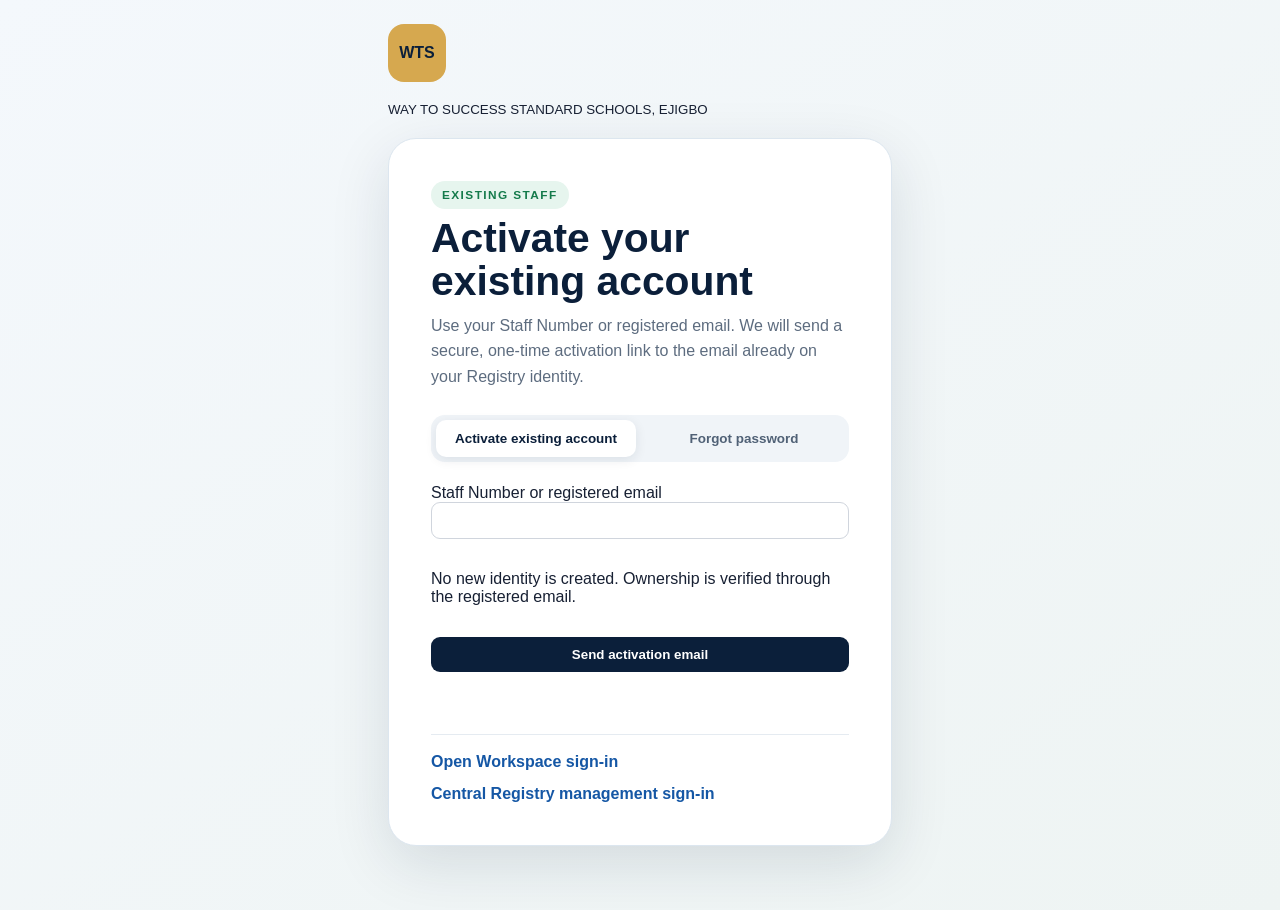
==== activate.html @ 420c6e1e "Finalize staff identity lifecycle and workspace recovery" ====
<!doctype html>
<html lang="en">
<head>
  <meta charset="utf-8">
  <meta name="viewport" content="width=device-width,initial-scale=1,viewport-fit=cover">
  <meta name="theme-color" content="#0b1f3a">
  <title>WTS Account Access</title>
  <link rel="stylesheet" href="/styles.css">
  <link rel="stylesheet" href="/account-recovery.css">
</head>
<body class="recovery-page">
  <main class="recovery-shell">
    <div class="registration-brand"><div class="auth-logo">WTS</div><small>WAY TO SUCCESS STANDARD SCHOOLS, EJIGBO</small></div>
    <section class="recovery-card">
      <div class="recovery-heading">
        <span class="recovery-kicker" id="recoveryKicker">EXISTING STAFF</span>
        <h1 id="recoveryTitle">Activate your existing account</h1>
        <p id="recoveryIntro">Use your Staff Number or registered email. We will send a secure, one-time link to the email already on your Registry identity.</p>
      </div>
      <div class="recovery-switch" role="tablist" aria-label="Account access options">
        <a id="activationModeLink" href="/activate.html?mode=activation">Activate existing account</a>
        <a id="resetModeLink" href="/activate.html?mode=reset">Forgot password</a>
      </div>
      <form id="recoveryRequestForm" class="recovery-form">
        <label id="recoveryLoginLabel">Staff Number or registered email<input id="recoveryLogin" autocomplete="username" required maxlength="254"></label>
        <p class="form-help" id="recoveryRequestHelp">No new identity is created. Ownership is verified through the registered email.</p>
        <button class="primary full" type="submit" id="recoveryRequestButton">Send activation email</button>
      </form>
      <form id="recoveryCompleteForm" class="recovery-form" hidden>
        <div class="secure-link-note"><strong>Secure link verified</strong><span id="recoveryCompleteIntro">Create your password to finish.</span></div>
        <label class="password-field">New password<div class="password-input-wrap"><input id="recoveryPassword" type="password" autocomplete="new-password" required minlength="10" maxlength="512"><button type="button" class="password-toggle" data-password-toggle="recoveryPassword">Show password</button></div></label>
        <label class="password-field">Confirm password<div class="password-input-wrap"><input id="recoveryPasswordConfirm" type="password" autocomplete="new-password" required minlength="10" maxlength="512"><button type="button" class="password-toggle" data-password-toggle="recoveryPasswordConfirm">Show password</button></div></label>
        <p class="form-help">Use at least 10 characters with an uppercase letter, lowercase letter and number.</p>
        <button class="primary full" type="submit">Create password</button>
      </form>
      <div class="recovery-status" id="recoveryStatus" role="status" aria-live="polite"></div>
      <div class="recovery-links"><a href="/staff">Open Workspace sign-in</a><a href="/">Central Registry management sign-in</a></div>
    </section>
  </main>
  <script src="/account-recovery.js"></script>
</body>
</html>
---- styles.css ----
*{box-sizing:border-box}body{margin:0;background:#f4f7fb;color:#172033;font-family:Arial,sans-serif}.locked .shell{display:none}.auth-gate{min-height:100vh;display:grid;place-items:center;padding:22px;background:linear-gradient(145deg,#0b1f3a,#17436f)}body:not(.locked) .auth-gate{display:none}.auth-card{width:min(440px,100%);background:#fff;border-radius:22px;padding:28px;box-shadow:0 24px 70px rgba(0,0,0,.28)}.auth-card small{color:#0f7c5c;font-weight:800;letter-spacing:.08em}.auth-card h1{margin:10px 0}.auth-card p{color:#667085;line-height:1.5}.auth-card .primary{width:100%;margin-top:6px}.auth-logo{width:58px;height:58px;border-radius:16px;display:grid;place-items:center;background:#d6a84f;color:#0b1f3a;font-weight:900;margin-bottom:18px}.auth-error{min-height:18px;margin-top:10px;color:#b42318;font-size:13px;font-weight:700;line-height:1.4}.staff-registration-cta{margin-top:16px;padding:16px;border:2px solid #d6a84f;border-radius:16px;background:linear-gradient(135deg,#fffaf0,#fff);box-shadow:0 8px 20px rgba(11,31,58,.08)}.staff-registration-badge{display:inline-flex;padding:5px 8px;border-radius:999px;background:#d6a84f;color:#0b1f3a;font-size:10px;font-weight:900;letter-spacing:.1em}.staff-registration-cta h2{font-size:18px;margin:9px 0 5px}.staff-registration-cta p{margin:0 0 13px!important;color:#344054!important;font-size:13px;line-height:1.45}.staff-registration-button{display:flex;align-items:center;justify-content:center;min-height:46px;border-radius:10px;background:#0f7c5c;color:#fff;text-decoration:none;font-size:15px;font-weight:900;box-shadow:0 5px 12px rgba(15,124,92,.2)}.staff-registration-button:hover,.staff-registration-button:focus-visible{background:#0b654b}.shell{min-height:100vh;display:grid;grid-template-columns:230px 1fr}aside{background:#0b1f3a;color:#fff;padding:22px 15px;display:flex;flex-direction:column}.brand{display:flex;align-items:center;gap:10px;margin-bottom:28px}.brand b{width:44px;height:44px;border-radius:12px;background:#d6a84f;color:#0b1f3a;display:grid;place-items:center}.brand span{font-weight:800}.nav{width:100%;border:0;border-radius:10px;padding:13px;background:transparent;color:#d8e3ef;text-align:left;font-weight:700;margin-bottom:7px}.nav.active,.nav:hover{background:#ffffff20;color:#fff}.connection{margin-top:auto;font-size:12px;display:flex;align-items:center;gap:8px}.connection i{width:9px;height:9px;border-radius:50%;background:#f79009}.connection i.on{background:#12b76a}main{padding:0 28px 40px;min-width:0}header{min-height:92px;display:flex;align-items:center;justify-content:space-between;gap:15px}header small,.section-head small{color:#0f7c5c;font-weight:800;letter-spacing:.08em}h1,h2{color:#0b1f3a;margin:5px 0}.actions,.dialog-actions{display:flex;gap:8px}.primary,.ghost{border-radius:9px;padding:10px 13px;font-weight:750;cursor:pointer}.primary{border:0;background:#0b1f3a;color:#fff}.ghost{border:1px solid #d0d5dd;background:#fff;color:#0b1f3a}.notice{padding:13px 15px;border:1px solid #abefc6;border-radius:12px;background:#ecfdf3;color:#075f46;margin-bottom:16px}.view{display:none}.view.active{display:block}.metrics{display:grid;grid-template-columns:repeat(3,1fr);gap:13px}.metrics article{padding:20px;border-radius:16px;color:#fff;background:#16345f}.metrics article:nth-child(2){background:#08724f}.metrics article:nth-child(3){background:#175cd3}.metrics span,.metrics strong{display:block}.metrics strong{font-size:34px;margin-top:10px}.cards{display:grid;grid-template-columns:repeat(3,1fr);gap:16px;margin-top:16px}.card{background:#fff;border:1px solid #dfe6ee;border-radius:16px;padding:18px;box-shadow:0 10px 28px rgba(11,31,58,.06)}.section-head{display:flex;justify-content:space-between;align-items:end;margin:22px 0 14px}.filters{display:grid;grid-template-columns:2fr 1fr 1fr auto;gap:10px;margin-bottom:14px}.filters input,.filters select,label input,label select,label textarea{width:100%;padding:10px;border:1px solid #d0d5dd;border-radius:9px;background:#fff}.table-wrap{padding:0;overflow:auto}table{width:100%;border-collapse:collapse;min-width:760px}th,td{padding:12px 14px;border-bottom:1px solid #edf0f4;text-align:left;font-size:13px}th{background:#f8fafc;color:#475467;font-size:10px;text-transform:uppercase}td strong,td small{display:block}td small{color:#667085;margin-top:3px}.badge{display:inline-block;padding:5px 8px;border-radius:999px;font-size:9px;font-weight:900;text-transform:uppercase;background:#fef0c7;color:#b54708}.badge.active{background:#dcfae6;color:#087443}.badge.archived,.badge.exited,.badge.suspended,.badge.revoked{background:#fee4e2;color:#b42318}.row-actions{display:flex;gap:6px;flex-wrap:wrap}.row-actions button{border:1px solid #d0d5dd;border-radius:7px;background:#fff;padding:6px 8px}.empty{padding:28px;text-align:center;color:#667085}dialog{border:0;border-radius:18px;padding:0;max-width:92vw}dialog form{padding:22px;width:min(760px,92vw);max-height:88vh;overflow:auto}dialog::backdrop{background:#07152aa8}.form-grid{display:grid;grid-template-columns:1fr 1fr;gap:11px}.form-grid label{display:grid;gap:6px;font-size:12px;font-weight:700}.form-grid .full{grid-column:1/-1}.dialog-actions{justify-content:flex-end;margin-top:18px}.photo-field{grid-column:1/-1;border:1px solid #dfe6ee;border-radius:14px;padding:14px;background:#f8fafc}.photo-preview{width:110px;height:110px;border-radius:16px;object-fit:cover;background:#e8eef6;border:1px solid #d0d5dd;display:block;margin-bottom:10px}.photo-actions{display:flex;gap:8px;flex-wrap:wrap}.photo-actions label{display:inline-flex!important;align-items:center;padding:9px 12px;border:1px solid #d0d5dd;border-radius:9px;background:#fff;cursor:pointer}.photo-actions input{display:none}.photo-note{font-size:11px;color:#667085;margin-top:8px}.access-filter{grid-template-columns:1fr auto}.access-layout{display:grid;grid-template-columns:340px minmax(0,1fr);gap:16px}.access-list{padding:8px;max-height:68vh;overflow:auto}.access-person-button{width:100%;border:0;border-bottom:1px solid #edf0f4;background:#fff;padding:12px;text-align:left;cursor:pointer}.access-person-button.active{background:#ecfdf3}.access-person-button strong,.access-person-button small{display:block}.access-person-button small{color:#667085;margin-top:3px}.access-person{display:flex;gap:12px;align-items:center;margin-bottom:16px}.access-person img{width:64px;height:64px;border-radius:14px;object-fit:cover;background:#e8eef6}.portal-grid{display:grid;grid-template-columns:repeat(2,minmax(0,1fr));gap:12px}.portal-card{border:1px solid #dfe6ee;border-radius:14px;padding:14px}.portal-card.isActive{border-color:#75e0a7;background:#f6fef9}.portal-card header{min-height:0;display:flex;justify-content:space-between;gap:10px}.portal-card header small{display:block;color:#667085;margin-top:4px;font-size:10px}.portal-card p{color:#667085;font-size:12px;line-height:1.4}.portal-card .portal-controls{display:grid;gap:8px;margin-top:10px}.portal-card select,.portal-card input{width:100%;padding:9px;border:1px solid #d0d5dd;border-radius:8px}.switch-row{display:flex!important;align-items:center;justify-content:space-between;gap:10px}.switch-row input{width:auto}.permissionPicker{border:1px solid #e4e7ec;border-radius:9px;padding:9px;display:grid;gap:6px}.permissionPicker legend{padding:0 4px;font-size:11px;font-weight:800;color:#475467}.permissionPicker label{display:flex;align-items:flex-start;gap:7px;font-size:11px;color:#344054}.permissionPicker input{width:auto;margin-top:1px}.accessDateGrid{display:grid;grid-template-columns:1fr 1fr;gap:8px}.accessDateGrid label,.portal-controls>label,.assignmentForm label{display:grid;gap:5px;font-size:11px;font-weight:800;color:#475467}.accessMeta,.accessHint{font-size:11px;color:#667085;line-height:1.4}.accessModuleGrid,.accessPanel{margin-top:16px}.accessSectionHead,.accessPanel header{display:flex;justify-content:space-between;align-items:flex-start;gap:14px}.accessSectionHead h3,.accessPanel h3{margin:4px 0;color:#0b1f3a}.accessSectionHead>p,.accessPanel>p{font-size:12px;line-height:1.45;color:#667085;max-width:500px;margin:0}.panelEyebrow{color:#0f7c5c!important;font-size:10px!important;font-weight:900;letter-spacing:.08em;margin:0!important}.accessPanel{border:1px solid #dfe6ee;border-radius:14px;padding:16px;background:#fff}.assignmentForm{display:grid;grid-template-columns:repeat(4,minmax(0,1fr));gap:10px;margin-top:13px}.assignmentForm .full{grid-column:1/-1}.assignmentForm input,.assignmentForm select{width:100%;padding:9px;border:1px solid #d0d5dd;border-radius:8px;background:#fff}.assignmentForm button{align-self:end}.scopeButtons{display:flex;gap:8px;align-items:end;flex-wrap:wrap}.assignmentList{margin-top:14px;border-top:1px solid #edf0f4}.assignmentRow{padding:11px 0;border-bottom:1px solid #edf0f4;display:flex;align-items:center;justify-content:space-between;gap:12px}.assignmentRow strong,.assignmentRow small{display:block}.assignmentRow small{font-size:11px;color:#667085;margin-top:3px}.accessHistory ol{padding-left:20px;margin:14px 0 0}.accessHistory li{padding:8px 0;border-bottom:1px solid #edf0f4}.accessHistory strong,.accessHistory small{display:block}.accessHistory small{font-size:11px;color:#667085;margin-top:3px}button:focus-visible,input:focus-visible,select:focus-visible{outline:3px solid #84caff;outline-offset:2px}#toasts{position:fixed;right:18px;bottom:18px;display:grid;gap:8px;z-index:50}.toast{padding:12px 14px;border-radius:10px;background:#0b1f3a;color:#fff;max-width:340px}.toast.success{background:#087443}.toast.error{background:#b42318}@media(max-width:980px){.cards{grid-template-columns:1fr 1fr}.access-layout{grid-template-columns:1fr}.portal-grid{grid-template-columns:1fr 1fr}.assignmentForm{grid-template-columns:1fr 1fr}}@media(max-width:760px){body:not(.locked){padding-bottom:66px}.shell{display:block}aside{position:fixed;left:0;right:0;bottom:0;height:64px;padding:6px;z-index:20}.brand,.connection{display:none}nav{display:grid;grid-template-columns:repeat(4,1fr);height:100%}.nav{text-align:center;margin:0;font-size:10px;padding:7px 2px}main{padding:0 13px 25px}header{position:sticky;top:0;background:#f4f7fb;z-index:10;min-height:76px}header h1{font-size:22px}.metrics{grid-template-columns:1fr 1fr}.metrics article:first-child{grid-column:1/-1}.cards,.portal-grid,.assignmentForm,.accessDateGrid{grid-template-columns:1fr}.filters{grid-template-columns:1fr}.form-grid{grid-template-columns:1fr}.form-grid .full,.photo-field{grid-column:auto}.accessSectionHead,.accessPanel header{display:block}.accessSectionHead>p{margin-top:8px}.assignmentRow{align-items:flex-start}.auth-card{padding:22px;border-radius:18px}}
---- account-recovery.css ----
.recovery-page{min-height:100vh;background:linear-gradient(145deg,#f4f8fc 0%,#eef4f3 100%);padding:24px 16px}.recovery-shell{width:min(100%,560px);margin:0 auto}.recovery-card{background:#fff;border:1px solid #dce6ef;border-radius:28px;box-shadow:0 18px 60px rgba(11,31,58,.12);padding:clamp(22px,6vw,42px);margin-top:20px}.recovery-heading h1{margin:8px 0 10px;font-size:clamp(1.8rem,7vw,2.55rem);line-height:1.05}.recovery-heading p{color:#5d6c7f;line-height:1.6;margin:0}.recovery-kicker{display:inline-flex;align-items:center;border-radius:999px;background:#e6f5ee;color:#147a4b;font-size:.74rem;font-weight:800;letter-spacing:.12em;padding:7px 11px}.recovery-switch{display:grid;grid-template-columns:1fr 1fr;gap:8px;margin:26px 0 22px;padding:5px;background:#f0f4f8;border-radius:14px}.recovery-switch a{text-align:center;padding:11px 8px;border-radius:10px;color:#506176;font-size:.84rem;font-weight:750;text-decoration:none}.recovery-switch a.active{background:#fff;color:#0b1f3a;box-shadow:0 3px 12px rgba(11,31,58,.09)}.recovery-form{display:grid;gap:15px}.recovery-form[hidden]{display:none}.recovery-status{min-height:24px;margin-top:16px;color:#5d6c7f;line-height:1.5}.recovery-status.error{color:#b42318}.recovery-status.success{color:#147a4b}.secure-link-note{display:grid;gap:3px;padding:14px 16px;background:#eef9f3;border:1px solid #bde6cf;border-radius:15px;color:#176a43}.secure-link-note span{font-size:.9rem;color:#4f6d5d}.recovery-links{display:flex;flex-wrap:wrap;gap:14px;margin-top:22px;padding-top:18px;border-top:1px solid #e5ebf1}.recovery-links a{color:#1557a5;font-weight:700;text-decoration:none}.password-input-wrap{position:relative;display:flex;align-items:center}.password-input-wrap input{padding-right:108px}.password-toggle{position:absolute;right:7px;border:0;background:#edf2f7;color:#1557a5;border-radius:8px;padding:7px 9px;font-size:.76rem;font-weight:800;cursor:pointer}.full{width:100%}@media (max-width:480px){.recovery-page{padding:16px 12px}.recovery-card{border-radius:22px;padding:22px 18px}.recovery-switch a{font-size:.76rem}}
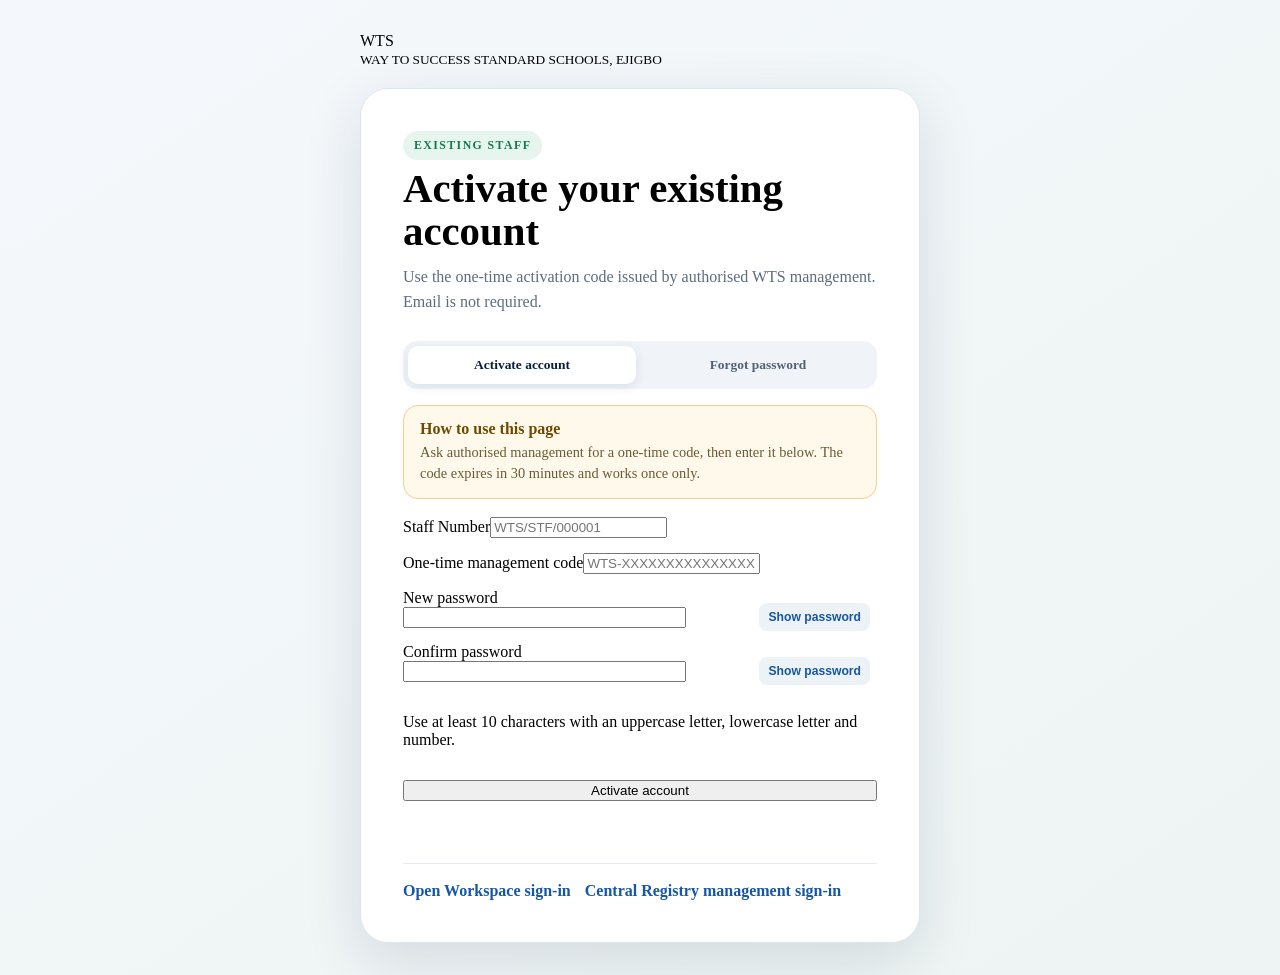
==== commit eb9b25ae: "Add no-email staff activation and recovery codes" ====
--- a/activate.html
+++ b/activate.html
@@ -4,7 +4,7 @@
   <meta charset="utf-8">
   <meta name="viewport" content="width=device-width,initial-scale=1,viewport-fit=cover">
   <meta name="theme-color" content="#0b1f3a">
-  <title>WTS Account Access</title>
+  <title>WTS Existing Staff Access</title>
   <link rel="stylesheet" href="/styles.css">
   <link rel="stylesheet" href="/account-recovery.css">
 </head>
@@ -15,23 +15,23 @@
       <div class="recovery-heading">
         <span class="recovery-kicker" id="recoveryKicker">EXISTING STAFF</span>
         <h1 id="recoveryTitle">Activate your existing account</h1>
-        <p id="recoveryIntro">Use your Staff Number or registered email. We will send a secure, one-time link to the email already on your Registry identity.</p>
+        <p id="recoveryIntro">Use the one-time code issued by authorised WTS management. Email is not required.</p>
       </div>
       <div class="recovery-switch" role="tablist" aria-label="Account access options">
-        <a id="activationModeLink" href="/activate.html?mode=activation">Activate existing account</a>
+        <a id="activationModeLink" href="/activate.html?mode=activation">Activate account</a>
         <a id="resetModeLink" href="/activate.html?mode=reset">Forgot password</a>
       </div>
-      <form id="recoveryRequestForm" class="recovery-form">
-        <label id="recoveryLoginLabel">Staff Number or registered email<input id="recoveryLogin" autocomplete="username" required maxlength="254"></label>
-        <p class="form-help" id="recoveryRequestHelp">No new identity is created. Ownership is verified through the registered email.</p>
-        <button class="primary full" type="submit" id="recoveryRequestButton">Send activation email</button>
-      </form>
-      <form id="recoveryCompleteForm" class="recovery-form" hidden>
-        <div class="secure-link-note"><strong>Secure link verified</strong><span id="recoveryCompleteIntro">Create your password to finish.</span></div>
+      <div class="code-help">
+        <strong>How to use this page</strong>
+        <span>Ask authorised management for a one-time code, then enter it below. The code expires in 30 minutes and works once only.</span>
+      </div>
+      <form id="recoveryCodeForm" class="recovery-form">
+        <label>Staff Number<input id="recoveryLogin" autocomplete="username" required maxlength="254" placeholder="WTS/STF/000001"></label>
+        <label>One-time management code<input id="recoveryCode" autocomplete="one-time-code" autocapitalize="characters" spellcheck="false" required maxlength="32" placeholder="WTS-XXXXXXXXXXXXXXX"></label>
         <label class="password-field">New password<div class="password-input-wrap"><input id="recoveryPassword" type="password" autocomplete="new-password" required minlength="10" maxlength="512"><button type="button" class="password-toggle" data-password-toggle="recoveryPassword">Show password</button></div></label>
         <label class="password-field">Confirm password<div class="password-input-wrap"><input id="recoveryPasswordConfirm" type="password" autocomplete="new-password" required minlength="10" maxlength="512"><button type="button" class="password-toggle" data-password-toggle="recoveryPasswordConfirm">Show password</button></div></label>
         <p class="form-help">Use at least 10 characters with an uppercase letter, lowercase letter and number.</p>
-        <button class="primary full" type="submit">Create password</button>
+        <button class="primary full" type="submit" id="recoveryCodeButton">Activate account</button>
       </form>
       <div class="recovery-status" id="recoveryStatus" role="status" aria-live="polite"></div>
       <div class="recovery-links"><a href="/staff">Open Workspace sign-in</a><a href="/">Central Registry management sign-in</a></div>
--- a/styles.css
+++ b/styles.css
@@ -1 +1 @@
-*{box-sizing:border-box}body{margin:0;background:#f4f7fb;color:#172033;font-family:Arial,sans-serif}.locked .shell{display:none}.auth-gate{min-height:100vh;display:grid;place-items:center;padding:22px;background:linear-gradient(145deg,#0b1f3a,#17436f)}body:not(.locked) .auth-gate{display:none}.auth-card{width:min(440px,100%);background:#fff;border-radius:22px;padding:28px;box-shadow:0 24px 70px rgba(0,0,0,.28)}.auth-card small{color:#0f7c5c;font-weight:800;letter-spacing:.08em}.auth-card h1{margin:10px 0}.auth-card p{color:#667085;line-height:1.5}.auth-card .primary{width:100%;margin-top:6px}.auth-logo{width:58px;height:58px;border-radius:16px;display:grid;place-items:center;background:#d6a84f;color:#0b1f3a;font-weight:900;margin-bottom:18px}.auth-error{min-height:18px;margin-top:10px;color:#b42318;font-size:13px;font-weight:700;line-height:1.4}.staff-registration-cta{margin-top:16px;padding:16px;border:2px solid #d6a84f;border-radius:16px;background:linear-gradient(135deg,#fffaf0,#fff);box-shadow:0 8px 20px rgba(11,31,58,.08)}.staff-registration-badge{display:inline-flex;padding:5px 8px;border-radius:999px;background:#d6a84f;color:#0b1f3a;font-size:10px;font-weight:900;letter-spacing:.1em}.staff-registration-cta h2{font-size:18px;margin:9px 0 5px}.staff-registration-cta p{margin:0 0 13px!important;color:#344054!important;font-size:13px;line-height:1.45}.staff-registration-button{display:flex;align-items:center;justify-content:center;min-height:46px;border-radius:10px;background:#0f7c5c;color:#fff;text-decoration:none;font-size:15px;font-weight:900;box-shadow:0 5px 12px rgba(15,124,92,.2)}.staff-registration-button:hover,.staff-registration-button:focus-visible{background:#0b654b}.shell{min-height:100vh;display:grid;grid-template-columns:230px 1fr}aside{background:#0b1f3a;color:#fff;padding:22px 15px;display:flex;flex-direction:column}.brand{display:flex;align-items:center;gap:10px;margin-bottom:28px}.brand b{width:44px;height:44px;border-radius:12px;background:#d6a84f;color:#0b1f3a;display:grid;place-items:center}.brand span{font-weight:800}.nav{width:100%;border:0;border-radius:10px;padding:13px;background:transparent;color:#d8e3ef;text-align:left;font-weight:700;margin-bottom:7px}.nav.active,.nav:hover{background:#ffffff20;color:#fff}.connection{margin-top:auto;font-size:12px;display:flex;align-items:center;gap:8px}.connection i{width:9px;height:9px;border-radius:50%;background:#f79009}.connection i.on{background:#12b76a}main{padding:0 28px 40px;min-width:0}header{min-height:92px;display:flex;align-items:center;justify-content:space-between;gap:15px}header small,.section-head small{color:#0f7c5c;font-weight:800;letter-spacing:.08em}h1,h2{color:#0b1f3a;margin:5px 0}.actions,.dialog-actions{display:flex;gap:8px}.primary,.ghost{border-radius:9px;padding:10px 13px;font-weight:750;cursor:pointer}.primary{border:0;background:#0b1f3a;color:#fff}.ghost{border:1px solid #d0d5dd;background:#fff;color:#0b1f3a}.notice{padding:13px 15px;border:1px solid #abefc6;border-radius:12px;background:#ecfdf3;color:#075f46;margin-bottom:16px}.view{display:none}.view.active{display:block}.metrics{display:grid;grid-template-columns:repeat(3,1fr);gap:13px}.metrics article{padding:20px;border-radius:16px;color:#fff;background:#16345f}.metrics article:nth-child(2){background:#08724f}.metrics article:nth-child(3){background:#175cd3}.metrics span,.metrics strong{display:block}.metrics strong{font-size:34px;margin-top:10px}.cards{display:grid;grid-template-columns:repeat(3,1fr);gap:16px;margin-top:16px}.card{background:#fff;border:1px solid #dfe6ee;border-radius:16px;padding:18px;box-shadow:0 10px 28px rgba(11,31,58,.06)}.section-head{display:flex;justify-content:space-between;align-items:end;margin:22px 0 14px}.filters{display:grid;grid-template-columns:2fr 1fr 1fr auto;gap:10px;margin-bottom:14px}.filters input,.filters select,label input,label select,label textarea{width:100%;padding:10px;border:1px solid #d0d5dd;border-radius:9px;background:#fff}.table-wrap{padding:0;overflow:auto}table{width:100%;border-collapse:collapse;min-width:760px}th,td{padding:12px 14px;border-bottom:1px solid #edf0f4;text-align:left;font-size:13px}th{background:#f8fafc;color:#475467;font-size:10px;text-transform:uppercase}td strong,td small{display:block}td small{color:#667085;margin-top:3px}.badge{display:inline-block;padding:5px 8px;border-radius:999px;font-size:9px;font-weight:900;text-transform:uppercase;background:#fef0c7;color:#b54708}.badge.active{background:#dcfae6;color:#087443}.badge.archived,.badge.exited,.badge.suspended,.badge.revoked{background:#fee4e2;color:#b42318}.row-actions{display:flex;gap:6px;flex-wrap:wrap}.row-actions button{border:1px solid #d0d5dd;border-radius:7px;background:#fff;padding:6px 8px}.empty{padding:28px;text-align:center;color:#667085}dialog{border:0;border-radius:18px;padding:0;max-width:92vw}dialog form{padding:22px;width:min(760px,92vw);max-height:88vh;overflow:auto}dialog::backdrop{background:#07152aa8}.form-grid{display:grid;grid-template-columns:1fr 1fr;gap:11px}.form-grid label{display:grid;gap:6px;font-size:12px;font-weight:700}.form-grid .full{grid-column:1/-1}.dialog-actions{justify-content:flex-end;margin-top:18px}.photo-field{grid-column:1/-1;border:1px solid #dfe6ee;border-radius:14px;padding:14px;background:#f8fafc}.photo-preview{width:110px;height:110px;border-radius:16px;object-fit:cover;background:#e8eef6;border:1px solid #d0d5dd;display:block;margin-bottom:10px}.photo-actions{display:flex;gap:8px;flex-wrap:wrap}.photo-actions label{display:inline-flex!important;align-items:center;padding:9px 12px;border:1px solid #d0d5dd;border-radius:9px;background:#fff;cursor:pointer}.photo-actions input{display:none}.photo-note{font-size:11px;color:#667085;margin-top:8px}.access-filter{grid-template-columns:1fr auto}.access-layout{display:grid;grid-template-columns:340px minmax(0,1fr);gap:16px}.access-list{padding:8px;max-height:68vh;overflow:auto}.access-person-button{width:100%;border:0;border-bottom:1px solid #edf0f4;background:#fff;padding:12px;text-align:left;cursor:pointer}.access-person-button.active{background:#ecfdf3}.access-person-button strong,.access-person-button small{display:block}.access-person-button small{color:#667085;margin-top:3px}.access-person{display:flex;gap:12px;align-items:center;margin-bottom:16px}.access-person img{width:64px;height:64px;border-radius:14px;object-fit:cover;background:#e8eef6}.portal-grid{display:grid;grid-template-columns:repeat(2,minmax(0,1fr));gap:12px}.portal-card{border:1px solid #dfe6ee;border-radius:14px;padding:14px}.portal-card.isActive{border-color:#75e0a7;background:#f6fef9}.portal-card header{min-height:0;display:flex;justify-content:space-between;gap:10px}.portal-card header small{display:block;color:#667085;margin-top:4px;font-size:10px}.portal-card p{color:#667085;font-size:12px;line-height:1.4}.portal-card .portal-controls{display:grid;gap:8px;margin-top:10px}.portal-card select,.portal-card input{width:100%;padding:9px;border:1px solid #d0d5dd;border-radius:8px}.switch-row{display:flex!important;align-items:center;justify-content:space-between;gap:10px}.switch-row input{width:auto}.permissionPicker{border:1px solid #e4e7ec;border-radius:9px;padding:9px;display:grid;gap:6px}.permissionPicker legend{padding:0 4px;font-size:11px;font-weight:800;color:#475467}.permissionPicker label{display:flex;align-items:flex-start;gap:7px;font-size:11px;color:#344054}.permissionPicker input{width:auto;margin-top:1px}.accessDateGrid{display:grid;grid-template-columns:1fr 1fr;gap:8px}.accessDateGrid label,.portal-controls>label,.assignmentForm label{display:grid;gap:5px;font-size:11px;font-weight:800;color:#475467}.accessMeta,.accessHint{font-size:11px;color:#667085;line-height:1.4}.accessModuleGrid,.accessPanel{margin-top:16px}.accessSectionHead,.accessPanel header{display:flex;justify-content:space-between;align-items:flex-start;gap:14px}.accessSectionHead h3,.accessPanel h3{margin:4px 0;color:#0b1f3a}.accessSectionHead>p,.accessPanel>p{font-size:12px;line-height:1.45;color:#667085;max-width:500px;margin:0}.panelEyebrow{color:#0f7c5c!important;font-size:10px!important;font-weight:900;letter-spacing:.08em;margin:0!important}.accessPanel{border:1px solid #dfe6ee;border-radius:14px;padding:16px;background:#fff}.assignmentForm{display:grid;grid-template-columns:repeat(4,minmax(0,1fr));gap:10px;margin-top:13px}.assignmentForm .full{grid-column:1/-1}.assignmentForm input,.assignmentForm select{width:100%;padding:9px;border:1px solid #d0d5dd;border-radius:8px;background:#fff}.assignmentForm button{align-self:end}.scopeButtons{display:flex;gap:8px;align-items:end;flex-wrap:wrap}.assignmentList{margin-top:14px;border-top:1px solid #edf0f4}.assignmentRow{padding:11px 0;border-bottom:1px solid #edf0f4;display:flex;align-items:center;justify-content:space-between;gap:12px}.assignmentRow strong,.assignmentRow small{display:block}.assignmentRow small{font-size:11px;color:#667085;margin-top:3px}.accessHistory ol{padding-left:20px;margin:14px 0 0}.accessHistory li{padding:8px 0;border-bottom:1px solid #edf0f4}.accessHistory strong,.accessHistory small{display:block}.accessHistory small{font-size:11px;color:#667085;margin-top:3px}button:focus-visible,input:focus-visible,select:focus-visible{outline:3px solid #84caff;outline-offset:2px}#toasts{position:fixed;right:18px;bottom:18px;display:grid;gap:8px;z-index:50}.toast{padding:12px 14px;border-radius:10px;background:#0b1f3a;color:#fff;max-width:340px}.toast.success{background:#087443}.toast.error{background:#b42318}@media(max-width:980px){.cards{grid-template-columns:1fr 1fr}.access-layout{grid-template-columns:1fr}.portal-grid{grid-template-columns:1fr 1fr}.assignmentForm{grid-template-columns:1fr 1fr}}@media(max-width:760px){body:not(.locked){padding-bottom:66px}.shell{display:block}aside{position:fixed;left:0;right:0;bottom:0;height:64px;padding:6px;z-index:20}.brand,.connection{display:none}nav{display:grid;grid-template-columns:repeat(4,1fr);height:100%}.nav{text-align:center;margin:0;font-size:10px;padding:7px 2px}main{padding:0 13px 25px}header{position:sticky;top:0;background:#f4f7fb;z-index:10;min-height:76px}header h1{font-size:22px}.metrics{grid-template-columns:1fr 1fr}.metrics article:first-child{grid-column:1/-1}.cards,.portal-grid,.assignmentForm,.accessDateGrid{grid-template-columns:1fr}.filters{grid-template-columns:1fr}.form-grid{grid-template-columns:1fr}.form-grid .full,.photo-field{grid-column:auto}.accessSectionHead,.accessPanel header{display:block}.accessSectionHead>p{margin-top:8px}.assignmentRow{align-items:flex-start}.auth-card{padding:22px;border-radius:18px}}
+.identity-account-card{grid-column:1/-1}.identity-code-panel{display:grid;gap:10px;margin-top:14px;padding-top:14px;border-top:1px solid #edf0f4}.identity-code-heading{display:flex;justify-content:space-between;align-items:flex-start;gap:10px}.identity-code-heading h3{margin:4px 0;color:#0b1f3a}.identity-code-panel>p{margin:0;color:#667085;font-size:12px;line-height:1.45}.identity-code-panel label{display:grid;gap:5px;font-size:11px;font-weight:800;color:#475467}.identity-code-panel input{width:100%;padding:9px;border:1px solid #d0d5dd;border-radius:8px}.identity-code-actions{margin-top:2px}.identity-code-result{display:grid;gap:8px;padding:13px;border:2px solid #d6a84f;border-radius:12px;background:#fffaf0;color:#5c4300}.identity-code-result code{display:block;padding:12px;border-radius:9px;background:#0b1f3a;color:#fff;font-size:1.2rem;letter-spacing:.1em;text-align:center;word-break:break-all}.identity-code-result small{color:#6b5a36}.identity-code-result button{font-size:11px}.identity-code-panel button:disabled{opacity:.6;cursor:wait}@media(max-width:760px){.identity-code-heading{display:block}.identity-code-heading .badge{margin-top:7px}.identity-code-actions{display:grid}.identity-code-actions button{width:100%}}
--- a/account-recovery.css
+++ b/account-recovery.css
@@ -1 +1 @@
-.recovery-page{min-height:100vh;background:linear-gradient(145deg,#f4f8fc 0%,#eef4f3 100%);padding:24px 16px}.recovery-shell{width:min(100%,560px);margin:0 auto}.recovery-card{background:#fff;border:1px solid #dce6ef;border-radius:28px;box-shadow:0 18px 60px rgba(11,31,58,.12);padding:clamp(22px,6vw,42px);margin-top:20px}.recovery-heading h1{margin:8px 0 10px;font-size:clamp(1.8rem,7vw,2.55rem);line-height:1.05}.recovery-heading p{color:#5d6c7f;line-height:1.6;margin:0}.recovery-kicker{display:inline-flex;align-items:center;border-radius:999px;background:#e6f5ee;color:#147a4b;font-size:.74rem;font-weight:800;letter-spacing:.12em;padding:7px 11px}.recovery-switch{display:grid;grid-template-columns:1fr 1fr;gap:8px;margin:26px 0 22px;padding:5px;background:#f0f4f8;border-radius:14px}.recovery-switch a{text-align:center;padding:11px 8px;border-radius:10px;color:#506176;font-size:.84rem;font-weight:750;text-decoration:none}.recovery-switch a.active{background:#fff;color:#0b1f3a;box-shadow:0 3px 12px rgba(11,31,58,.09)}.recovery-form{display:grid;gap:15px}.recovery-form[hidden]{display:none}.recovery-status{min-height:24px;margin-top:16px;color:#5d6c7f;line-height:1.5}.recovery-status.error{color:#b42318}.recovery-status.success{color:#147a4b}.secure-link-note{display:grid;gap:3px;padding:14px 16px;background:#eef9f3;border:1px solid #bde6cf;border-radius:15px;color:#176a43}.secure-link-note span{font-size:.9rem;color:#4f6d5d}.recovery-links{display:flex;flex-wrap:wrap;gap:14px;margin-top:22px;padding-top:18px;border-top:1px solid #e5ebf1}.recovery-links a{color:#1557a5;font-weight:700;text-decoration:none}.password-input-wrap{position:relative;display:flex;align-items:center}.password-input-wrap input{padding-right:108px}.password-toggle{position:absolute;right:7px;border:0;background:#edf2f7;color:#1557a5;border-radius:8px;padding:7px 9px;font-size:.76rem;font-weight:800;cursor:pointer}.full{width:100%}@media (max-width:480px){.recovery-page{padding:16px 12px}.recovery-card{border-radius:22px;padding:22px 18px}.recovery-switch a{font-size:.76rem}}
+.recovery-page{min-height:100vh;background:linear-gradient(145deg,#f4f8fc 0%,#eef4f3 100%);padding:24px 16px}.recovery-shell{width:min(100%,560px);margin:0 auto}.recovery-card{background:#fff;border:1px solid #dce6ef;border-radius:28px;box-shadow:0 18px 60px rgba(11,31,58,.12);padding:clamp(22px,6vw,42px);margin-top:20px}.recovery-heading h1{margin:8px 0 10px;font-size:clamp(1.8rem,7vw,2.55rem);line-height:1.05}.recovery-heading p{color:#5d6c7f;line-height:1.6;margin:0}.recovery-kicker{display:inline-flex;align-items:center;border-radius:999px;background:#e6f5ee;color:#147a4b;font-size:.74rem;font-weight:800;letter-spacing:.12em;padding:7px 11px}.recovery-switch{display:grid;grid-template-columns:1fr 1fr;gap:8px;margin:26px 0 16px;padding:5px;background:#f0f4f8;border-radius:14px}.recovery-switch a{text-align:center;padding:11px 8px;border-radius:10px;color:#506176;font-size:.84rem;font-weight:750;text-decoration:none}.recovery-switch a.active{background:#fff;color:#0b1f3a;box-shadow:0 3px 12px rgba(11,31,58,.09)}.recovery-form{display:grid;gap:15px}.recovery-form[hidden]{display:none}.recovery-status{min-height:24px;margin-top:16px;color:#5d6c7f;line-height:1.5}.recovery-status.error{color:#b42318}.recovery-status.success{color:#147a4b}.code-help{display:grid;gap:4px;margin:0 0 18px;padding:14px 16px;background:#fff9eb;border:1px solid #f1d08b;border-radius:15px;color:#6b4b00}.code-help span{font-size:.9rem;color:#6b5a36;line-height:1.45}.recovery-links{display:flex;flex-wrap:wrap;gap:14px;margin-top:22px;padding-top:18px;border-top:1px solid #e5ebf1}.recovery-links a{color:#1557a5;font-weight:700;text-decoration:none}.password-input-wrap{position:relative;display:flex;align-items:center}.password-input-wrap input{padding-right:108px}.password-toggle{position:absolute;right:7px;border:0;background:#edf2f7;color:#1557a5;border-radius:8px;padding:7px 9px;font-size:.76rem;font-weight:800;cursor:pointer}.full{width:100%}@media (max-width:480px){.recovery-page{padding:16px 12px}.recovery-card{border-radius:22px;padding:22px 18px}.recovery-switch a{font-size:.76rem}}
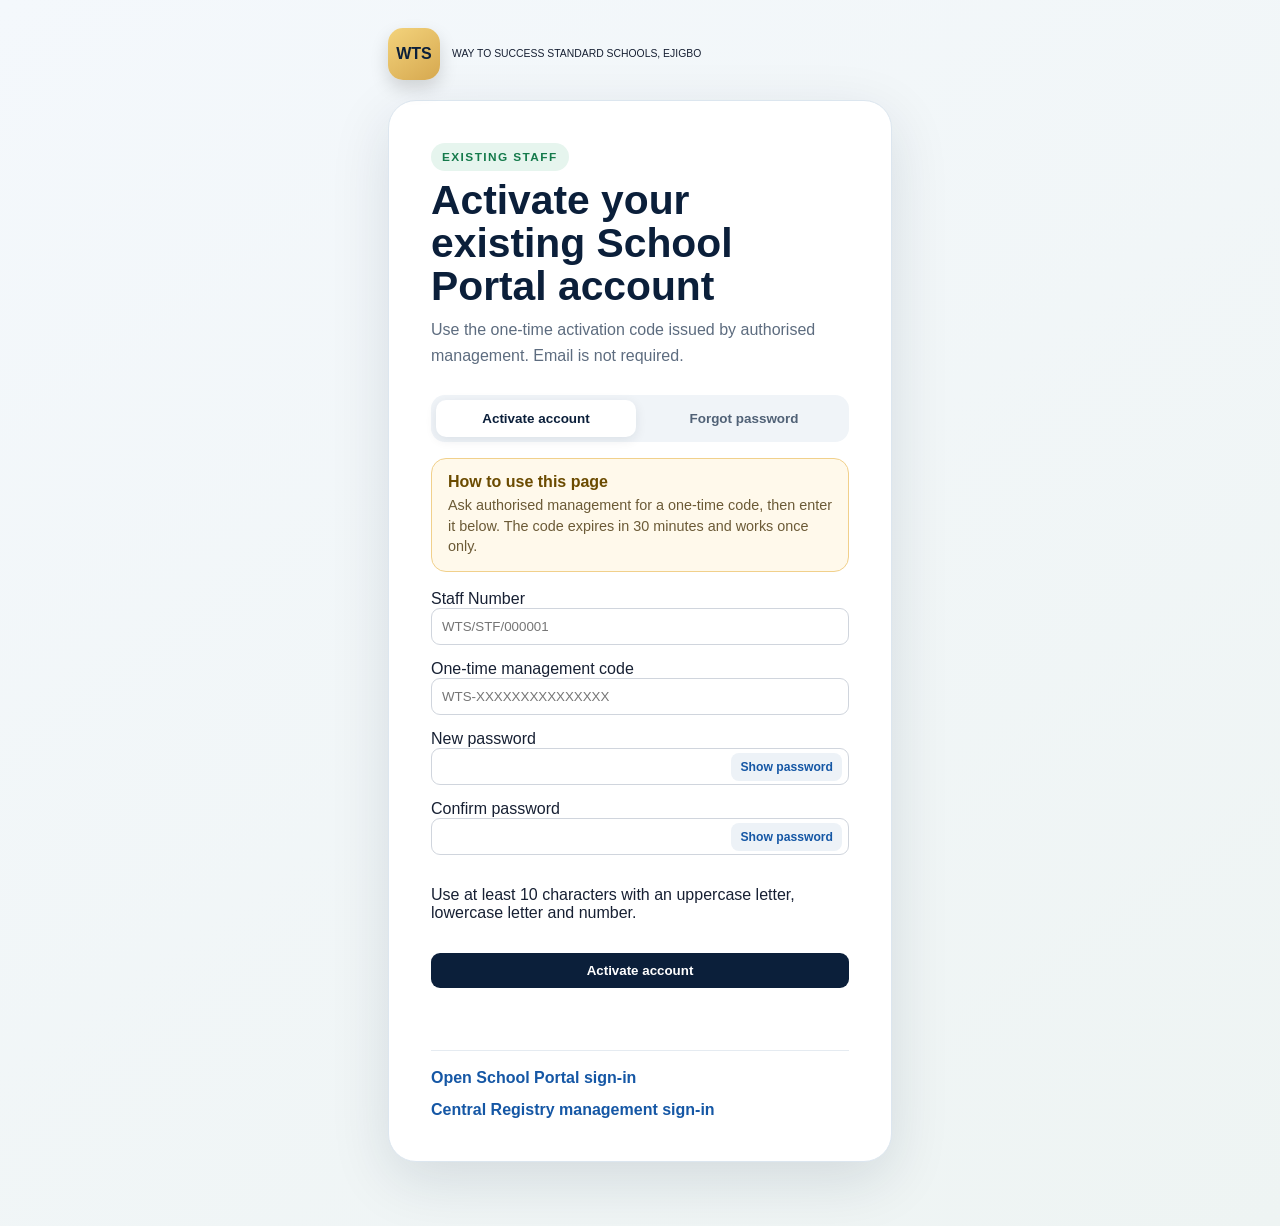
==== commit f8a113c6: "Use School Portal terminology in recovery links" ====
--- a/activate.html
+++ b/activate.html
@@ -34,7 +34,7 @@
         <button class="primary full" type="submit" id="recoveryCodeButton">Activate account</button>
       </form>
       <div class="recovery-status" id="recoveryStatus" role="status" aria-live="polite"></div>
-      <div class="recovery-links"><a href="/staff">Open Workspace sign-in</a><a href="/">Central Registry management sign-in</a></div>
+      <div class="recovery-links"><a href="/staff">Open School Portal sign-in</a><a href="/">Central Registry management sign-in</a></div>
     </section>
   </main>
   <script src="/account-recovery.js"></script>
--- a/styles.css
+++ b/styles.css
@@ -1 +1,9 @@
-.identity-account-card{grid-column:1/-1}.identity-code-panel{display:grid;gap:10px;margin-top:14px;padding-top:14px;border-top:1px solid #edf0f4}.identity-code-heading{display:flex;justify-content:space-between;align-items:flex-start;gap:10px}.identity-code-heading h3{margin:4px 0;color:#0b1f3a}.identity-code-panel>p{margin:0;color:#667085;font-size:12px;line-height:1.45}.identity-code-panel label{display:grid;gap:5px;font-size:11px;font-weight:800;color:#475467}.identity-code-panel input{width:100%;padding:9px;border:1px solid #d0d5dd;border-radius:8px}.identity-code-actions{margin-top:2px}.identity-code-result{display:grid;gap:8px;padding:13px;border:2px solid #d6a84f;border-radius:12px;background:#fffaf0;color:#5c4300}.identity-code-result code{display:block;padding:12px;border-radius:9px;background:#0b1f3a;color:#fff;font-size:1.2rem;letter-spacing:.1em;text-align:center;word-break:break-all}.identity-code-result small{color:#6b5a36}.identity-code-result button{font-size:11px}.identity-code-panel button:disabled{opacity:.6;cursor:wait}@media(max-width:760px){.identity-code-heading{display:block}.identity-code-heading .badge{margin-top:7px}.identity-code-actions{display:grid}.identity-code-actions button{width:100%}}
+*{box-sizing:border-box}body{margin:0;background:#f4f7fb;color:#172033;font-family:Arial,sans-serif}.locked .shell{display:none}.auth-gate{min-height:100vh;display:grid;place-items:center;padding:22px;background:linear-gradient(145deg,#0b1f3a,#17436f)}body:not(.locked) .auth-gate{display:none}.auth-card{width:min(440px,100%);background:#fff;border-radius:22px;padding:28px;box-shadow:0 24px 70px rgba(0,0,0,.28)}.auth-card small{color:#0f7c5c;font-weight:800;letter-spacing:.08em}.auth-card h1{margin:10px 0}.auth-card p{color:#667085;line-height:1.5}.auth-card .primary{width:100%;margin-top:6px}.auth-logo{width:58px;height:58px;border-radius:16px;display:grid;place-items:center;background:#d6a84f;color:#0b1f3a;font-weight:900;margin-bottom:18px}.auth-error{min-height:18px;margin-top:10px;color:#b42318;font-size:13px;font-weight:700;line-height:1.4}.staff-registration-cta{margin-top:16px;padding:16px;border:2px solid #d6a84f;border-radius:16px;background:linear-gradient(135deg,#fffaf0,#fff);box-shadow:0 8px 20px rgba(11,31,58,.08)}.staff-registration-badge{display:inline-flex;padding:5px 8px;border-radius:999px;background:#d6a84f;color:#0b1f3a;font-size:10px;font-weight:900;letter-spacing:.1em}.staff-registration-cta h2{font-size:18px;margin:9px 0 5px}.staff-registration-cta p{margin:0 0 13px!important;color:#344054!important;font-size:13px;line-height:1.45}.staff-registration-button{display:flex;align-items:center;justify-content:center;min-height:46px;border-radius:10px;background:#0f7c5c;color:#fff;text-decoration:none;font-size:15px;font-weight:900;box-shadow:0 5px 12px rgba(15,124,92,.2)}.staff-registration-button:hover,.staff-registration-button:focus-visible{background:#0b654b}.shell{min-height:100vh;display:grid;grid-template-columns:230px 1fr}aside{background:#0b1f3a;color:#fff;padding:22px 15px;display:flex;flex-direction:column}.brand{display:flex;align-items:center;gap:10px;margin-bottom:28px}.brand b{width:44px;height:44px;border-radius:12px;background:#d6a84f;color:#0b1f3a;display:grid;place-items:center}.brand span{font-weight:800}.nav{width:100%;border:0;border-radius:10px;padding:13px;background:transparent;color:#d8e3ef;text-align:left;font-weight:700;margin-bottom:7px}.nav.active,.nav:hover{background:#ffffff20;color:#fff}.connection{margin-top:auto;font-size:12px;display:flex;align-items:center;gap:8px}.connection i{width:9px;height:9px;border-radius:50%;background:#f79009}.connection i.on{background:#12b76a}main{padding:0 28px 40px;min-width:0}header{min-height:92px;display:flex;align-items:center;justify-content:space-between;gap:15px}header small,.section-head small{color:#0f7c5c;font-weight:800;letter-spacing:.08em}h1,h2{color:#0b1f3a;margin:5px 0}.actions,.dialog-actions{display:flex;gap:8px}.primary,.ghost{border-radius:9px;padding:10px 13px;font-weight:750;cursor:pointer}.primary{border:0;background:#0b1f3a;color:#fff}.ghost{border:1px solid #d0d5dd;background:#fff;color:#0b1f3a}.notice{padding:13px 15px;border:1px solid #abefc6;border-radius:12px;background:#ecfdf3;color:#075f46;margin-bottom:16px}.view{display:none}.view.active{display:block}.metrics{display:grid;grid-template-columns:repeat(3,1fr);gap:13px}.metrics article{padding:20px;border-radius:16px;color:#fff;background:#16345f}.metrics article:nth-child(2){background:#08724f}.metrics article:nth-child(3){background:#175cd3}.metrics span,.metrics strong{display:block}.metrics strong{font-size:34px;margin-top:10px}.cards{display:grid;grid-template-columns:repeat(3,1fr);gap:16px;margin-top:16px}.card{background:#fff;border:1px solid #dfe6ee;border-radius:16px;padding:18px;box-shadow:0 10px 28px rgba(11,31,58,.06)}.section-head{display:flex;justify-content:space-between;align-items:end;margin:22px 0 14px}.filters{display:grid;grid-template-columns:2fr 1fr 1fr auto;gap:10px;margin-bottom:14px}.filters input,.filters select,label input,label select,label textarea{width:100%;padding:10px;border:1px solid #d0d5dd;border-radius:9px;background:#fff}.table-wrap{padding:0;overflow:auto}table{width:100%;border-collapse:collapse;min-width:760px}th,td{padding:12px 14px;border-bottom:1px solid #edf0f4;text-align:left;font-size:13px}th{background:#f8fafc;color:#475467;font-size:10px;text-transform:uppercase}td strong,td small{display:block}td small{color:#667085;margin-top:3px}.badge{display:inline-block;padding:5px 8px;border-radius:999px;font-size:9px;font-weight:900;text-transform:uppercase;background:#fef0c7;color:#b54708}.badge.active{background:#dcfae6;color:#087443}.badge.archived,.badge.exited,.badge.suspended,.badge.revoked{background:#fee4e2;color:#b42318}.row-actions{display:flex;gap:6px;flex-wrap:wrap}.row-actions button{border:1px solid #d0d5dd;border-radius:7px;background:#fff;padding:6px 8px}.empty{padding:28px;text-align:center;color:#667085}dialog{border:0;border-radius:18px;padding:0;max-width:92vw}dialog form{padding:22px;width:min(760px,92vw);max-height:88vh;overflow:auto}dialog::backdrop{background:#07152aa8}.form-grid{display:grid;grid-template-columns:1fr 1fr;gap:11px}.form-grid label{display:grid;gap:6px;font-size:12px;font-weight:700}.form-grid .full{grid-column:1/-1}.dialog-actions{justify-content:flex-end;margin-top:18px}.photo-field{grid-column:1/-1;border:1px solid #dfe6ee;border-radius:14px;padding:14px;background:#f8fafc}.photo-preview{width:110px;height:110px;border-radius:16px;object-fit:cover;background:#e8eef6;border:1px solid #d0d5dd;display:block;margin-bottom:10px}.photo-actions{display:flex;gap:8px;flex-wrap:wrap}.photo-actions label{display:inline-flex!important;align-items:center;padding:9px 12px;border:1px solid #d0d5dd;border-radius:9px;background:#fff;cursor:pointer}.photo-actions input{display:none}.photo-note{font-size:11px;color:#667085;margin-top:8px}.access-filter{grid-template-columns:1fr auto}.access-layout{display:grid;grid-template-columns:340px minmax(0,1fr);gap:16px}.access-list{padding:8px;max-height:68vh;overflow:auto}.access-person-button{width:100%;border:0;border-bottom:1px solid #edf0f4;background:#fff;padding:12px;text-align:left;cursor:pointer}.access-person-button.active{background:#ecfdf3}.access-person-button strong,.access-person-button small{display:block}.access-person-button small{color:#667085;margin-top:3px}.access-person{display:flex;gap:12px;align-items:center;margin-bottom:16px}.access-person img{width:64px;height:64px;border-radius:14px;object-fit:cover;background:#e8eef6}.portal-grid{display:grid;grid-template-columns:repeat(2,minmax(0,1fr));gap:12px}.portal-card{border:1px solid #dfe6ee;border-radius:14px;padding:14px}.portal-card.isActive{border-color:#75e0a7;background:#f6fef9}.portal-card header{min-height:0;display:flex;justify-content:space-between;gap:10px}.portal-card header small{display:block;color:#667085;margin-top:4px;font-size:10px}.portal-card p{color:#667085;font-size:12px;line-height:1.4}.portal-card .portal-controls{display:grid;gap:8px;margin-top:10px}.portal-card select,.portal-card input{width:100%;padding:9px;border:1px solid #d0d5dd;border-radius:8px}.switch-row{display:flex!important;align-items:center;justify-content:space-between;gap:10px}.switch-row input{width:auto}.permissionPicker{border:1px solid #e4e7ec;border-radius:9px;padding:9px;display:grid;gap:6px}.permissionPicker legend{padding:0 4px;font-size:11px;font-weight:800;color:#475467}.permissionPicker label{display:flex;align-items:flex-start;gap:7px;font-size:11px;color:#344054}.permissionPicker input{width:auto;margin-top:1px}.accessDateGrid{display:grid;grid-template-columns:1fr 1fr;gap:8px}.accessDateGrid label,.portal-controls>label,.assignmentForm label{display:grid;gap:5px;font-size:11px;font-weight:800;color:#475467}.accessMeta,.accessHint{font-size:11px;color:#667085;line-height:1.4}.accessModuleGrid,.accessPanel{margin-top:16px}.accessSectionHead,.accessPanel header{display:flex;justify-content:space-between;align-items:flex-start;gap:14px}.accessSectionHead h3,.accessPanel h3{margin:4px 0;color:#0b1f3a}.accessSectionHead>p,.accessPanel>p{font-size:12px;line-height:1.45;color:#667085;max-width:500px;margin:0}.panelEyebrow{color:#0f7c5c!important;font-size:10px!important;font-weight:900;letter-spacing:.08em;margin:0!important}.accessPanel{border:1px solid #dfe6ee;border-radius:14px;padding:16px;background:#fff}.assignmentForm{display:grid;grid-template-columns:repeat(4,minmax(0,1fr));gap:10px;margin-top:13px}.assignmentForm .full{grid-column:1/-1}.assignmentForm input,.assignmentForm select{width:100%;padding:9px;border:1px solid #d0d5dd;border-radius:8px;background:#fff}.assignmentForm button{align-self:end}.scopeButtons{display:flex;gap:8px;align-items:end;flex-wrap:wrap}.assignmentList{margin-top:14px;border-top:1px solid #edf0f4}.assignmentRow{padding:11px 0;border-bottom:1px solid #edf0f4;display:flex;align-items:center;justify-content:space-between;gap:12px}.assignmentRow strong,.assignmentRow small{display:block}.assignmentRow small{font-size:11px;color:#667085;margin-top:3px}.accessHistory ol{padding-left:20px;margin:14px 0 0}.accessHistory li{padding:8px 0;border-bottom:1px solid #edf0f4}.accessHistory strong,.accessHistory small{display:block}.accessHistory small{font-size:11px;color:#667085;margin-top:3px}button:focus-visible,input:focus-visible,select:focus-visible{outline:3px solid #84caff;outline-offset:2px}#toasts{position:fixed;right:18px;bottom:18px;display:grid;gap:8px;z-index:50}.toast{padding:12px 14px;border-radius:10px;background:#0b1f3a;color:#fff;max-width:340px}.toast.success{background:#087443}.toast.error{background:#b42318}@media(max-width:980px){.cards{grid-template-columns:1fr 1fr}.access-layout{grid-template-columns:1fr}.portal-grid{grid-template-columns:1fr 1fr}.assignmentForm{grid-template-columns:1fr 1fr}}@media(max-width:760px){body:not(.locked){padding-bottom:66px}.shell{display:block}aside{position:fixed;left:0;right:0;bottom:0;height:64px;padding:6px;z-index:20}.brand,.connection{display:none}nav{display:grid;grid-template-columns:repeat(4,1fr);height:100%}.nav{text-align:center;margin:0;font-size:10px;padding:7px 2px}main{padding:0 13px 25px}header{position:sticky;top:0;background:#f4f7fb;z-index:10;min-height:76px}header h1{font-size:22px}.metrics{grid-template-columns:1fr 1fr}.metrics article:first-child{grid-column:1/-1}.cards,.portal-grid,.assignmentForm,.accessDateGrid{grid-template-columns:1fr}.filters{grid-template-columns:1fr}.form-grid{grid-template-columns:1fr}.form-grid .full,.photo-field{grid-column:auto}.accessSectionHead,.accessPanel header{display:block}.accessSectionHead>p{margin-top:8px}.assignmentRow{align-items:flex-start}.auth-card{padding:22px;border-radius:18px}}
+/* Central Registry identity administration styles. */
+.identity-account-card{grid-column:1/-1}.identity-code-panel{display:grid;gap:10px;margin-top:14px;padding-top:14px;border-top:1px solid #edf0f4}.identity-code-heading{display:flex;justify-content:space-between;align-items:flex-start;gap:10px}.identity-code-heading h3{margin:4px 0;color:#0b1f3a}.identity-code-panel>p{margin:0;color:#667085;font-size:12px;line-height:1.45}.identity-code-panel label{display:grid;gap:5px;font-size:11px;font-weight:800;color:#475467}.identity-code-panel input{width:100%;padding:9px;border:1px solid #d0d5dd;border-radius:8px}.identity-code-actions{margin-top:2px}.identity-code-result{display:grid;gap:8px;padding:13px;border:2px solid #d6a84f;border-radius:12px;background:#fffaf0;color:#5c4300}.identity-code-result code{display:block;padding:12px;border-radius:9px;background:#0b1f3a;color:#fff;font-size:1.2rem;letter-spacing:.1em;text-align:center;word-break:break-all}.identity-code-result small{color:#6b5a36}.identity-code-result button{font-size:11px}.identity-code-panel button:disabled{opacity:.6;cursor:wait}
+
+/* Final public login polish. */
+.auth-gate{padding:clamp(16px,4vw,34px);background:radial-gradient(circle at 15% 10%,rgba(214,168,79,.2),transparent 28%),radial-gradient(circle at 90% 88%,rgba(15,124,92,.24),transparent 30%),linear-gradient(145deg,#071a33 0%,#0b1f3a 50%,#17436f 100%)}.auth-card{position:relative;width:min(480px,100%);padding:clamp(22px,5vw,36px);border:1px solid rgba(255,255,255,.5);border-radius:28px;box-shadow:0 30px 90px rgba(0,0,0,.34);overflow:hidden}.auth-card::before{content:"";position:absolute;inset:0 0 auto;height:5px;background:linear-gradient(90deg,#d6a84f,#f4d58a,#0f7c5c)}.auth-card::after{content:"";position:absolute;width:170px;height:170px;right:-88px;top:-82px;border-radius:50%;background:rgba(214,168,79,.12);pointer-events:none}.auth-brandline{position:relative;z-index:1;display:flex;align-items:center;gap:13px;margin-bottom:22px}.auth-brandline .auth-logo{flex:0 0 auto;width:64px;height:64px;margin:0;border-radius:18px;background:linear-gradient(145deg,#f3d37c,#d6a84f);box-shadow:0 10px 22px rgba(146,100,18,.18);font-size:1.05rem;letter-spacing:.03em}.auth-brandline small{display:block;color:#0f7c5c;font-size:.68rem;line-height:1.45;letter-spacing:.1em}.auth-eyebrow{display:block;margin-bottom:4px;color:#98a2b3;font-size:.68rem;font-weight:900;letter-spacing:.13em;text-transform:uppercase}.auth-kicker{display:inline-flex;align-items:center;gap:6px;margin-bottom:9px;padding:6px 10px;border-radius:999px;background:#eaf7f1;color:#0f7c5c;font-size:.68rem;font-weight:900;letter-spacing:.08em;text-transform:uppercase}.auth-kicker::before{content:"";width:7px;height:7px;border-radius:50%;background:#12b76a;box-shadow:0 0 0 3px #d7f6e5}.auth-card h1{position:relative;z-index:1;margin:0 0 9px;font-size:clamp(1.9rem,6vw,2.45rem);line-height:1.05;letter-spacing:-.035em}.auth-card p.auth-subtitle{position:relative;z-index:1;margin:0 0 22px;color:#667085;font-size:.94rem;line-height:1.58}.auth-card label{position:relative;z-index:1;display:grid;gap:7px;margin-top:14px;color:#344054;font-size:.78rem;font-weight:850;letter-spacing:.01em}.auth-card label input{min-height:48px;padding:12px 13px;border:1px solid #cbd5e1;border-radius:12px;background:#fbfdff;color:#172033;font-size:1rem;transition:border-color .18s ease,box-shadow .18s ease,background .18s ease}.auth-card label input:focus{border-color:#0f7c5c;background:#fff;box-shadow:0 0 0 4px rgba(15,124,92,.12);outline:0}.auth-card .password-input-wrap{min-height:48px}.auth-card .password-input-wrap input{padding-right:112px}.auth-card .password-toggle{right:7px;padding:8px 10px;border:1px solid #d7e0e8;background:#f1f5f9;color:#1557a5;border-radius:9px;font-size:.73rem}.auth-card> .primary{position:relative;z-index:1;min-height:50px;margin-top:19px;border-radius:12px;background:linear-gradient(135deg,#0b1f3a,#123d68);box-shadow:0 10px 20px rgba(11,31,58,.18);font-size:.96rem;letter-spacing:.01em;transition:transform .18s ease,box-shadow .18s ease,background .18s ease}.auth-card> .primary:hover,.auth-card> .primary:focus-visible{background:linear-gradient(135deg,#0f7c5c,#0b654b);box-shadow:0 12px 24px rgba(15,124,92,.2);transform:translateY(-1px)}.auth-card .auth-error{position:relative;z-index:1;padding:0 2px}.auth-recovery-links{position:relative;z-index:1;display:grid;grid-template-columns:repeat(2,minmax(0,1fr));gap:8px;margin-top:17px}.auth-recovery-links a{display:flex;align-items:center;justify-content:center;min-height:42px;padding:8px 9px;border:1px solid #e2e8f0;border-radius:10px;background:#f8fafc;color:#1557a5;font-size:.76rem;font-weight:800;line-height:1.2;text-align:center;text-decoration:none;transition:border-color .18s ease,background .18s ease,color .18s ease}.auth-recovery-links a:hover,.auth-recovery-links a:focus-visible{border-color:#9cc9ef;background:#eef7ff;color:#0b4f8a;outline:0}.auth-recovery-links a:last-child{grid-column:1/-1;background:#fff;border-color:#d6e4ef}.staff-registration-cta{position:relative;z-index:1;margin-top:22px;padding:19px;border:1px solid #e7c66c;border-radius:18px;background:linear-gradient(135deg,#fffaf0 0%,#fff 70%);box-shadow:0 12px 26px rgba(11,31,58,.08)}.staff-registration-topline{display:flex;align-items:center;justify-content:space-between;gap:10px}.staff-registration-badge{padding:6px 9px;border-radius:999px;background:#d6a84f;color:#0b1f3a;font-size:.64rem;font-weight:950;letter-spacing:.12em}.staff-registration-status{color:#8a6b19;font-size:.68rem;font-weight:800}.staff-registration-cta h2{margin:11px 0 6px;color:#0b1f3a;font-size:1.28rem;letter-spacing:-.02em}.staff-registration-cta p{margin:0 0 13px!important;color:#475467!important;font-size:.82rem;line-height:1.5}.staff-registration-points{display:flex;flex-wrap:wrap;gap:7px;margin:0 0 15px}.staff-registration-points span{padding:5px 8px;border-radius:999px;background:#f4efe0;color:#6b5420;font-size:.67rem;font-weight:800}.staff-registration-button{min-height:48px;border-radius:12px;background:linear-gradient(135deg,#0f7c5c,#0b654b);box-shadow:0 8px 17px rgba(15,124,92,.2);font-size:.9rem;transition:transform .18s ease,box-shadow .18s ease,background .18s ease}.staff-registration-button::after{content:"→";margin-left:8px;font-size:1.1rem;line-height:1}.staff-registration-button:hover,.staff-registration-button:focus-visible{background:linear-gradient(135deg,#087443,#075f46);box-shadow:0 11px 22px rgba(15,124,92,.25);transform:translateY(-1px);outline:0}
+
+/* Public registration page refinements. */
+.registration-page{position:relative;overflow-x:hidden;background:radial-gradient(circle at 12% 10%,rgba(214,168,79,.22),transparent 28%),radial-gradient(circle at 88% 90%,rgba(15,124,92,.22),transparent 32%),linear-gradient(145deg,#071a33 0%,#0b1f3a 55%,#17436f 100%);padding:clamp(16px,4vw,34px) 14px 28px}.registration-brand{display:flex;align-items:center;gap:12px;margin:4px 0 18px}.registration-brand .auth-logo{width:52px;height:52px;margin:0;border-radius:15px;background:linear-gradient(145deg,#f3d37c,#d6a84f);box-shadow:0 8px 18px rgba(0,0,0,.15)}.registration-brand small{max-width:280px;font-size:.65rem;line-height:1.45}.registration-card{border:1px solid rgba(255,255,255,.55);border-radius:26px;padding:clamp(20px,5vw,34px);box-shadow:0 30px 90px rgba(0,0,0,.32)}.registration-intro h1{color:#0b1f3a;line-height:1.08;letter-spacing:-.035em}.registration-intro p:not(.panelEyebrow){font-size:.94rem}.registration-progress{margin-top:26px}.registration-step{gap:14px}.registration-step input,.registration-step textarea{min-height:48px;padding:12px 13px;border-radius:11px}.registration-step textarea{min-height:92px;resize:vertical}.registration-navigation{margin-top:10px}.registration-navigation button{min-height:48px;border-radius:11px}.back-link{font-weight:800;opacity:.92}.back-link:hover,.back-link:focus-visible{opacity:1;text-decoration:underline}@media(max-width:560px){.auth-gate{align-items:start;padding-top:18px}.auth-card{border-radius:22px;padding:24px 18px}.auth-brandline{align-items:flex-start;margin-bottom:19px}.auth-brandline .auth-logo{width:56px;height:56px}.auth-card h1{font-size:1.95rem}.auth-recovery-links{grid-template-columns:1fr}.auth-recovery-links a:last-child{grid-column:auto}.staff-registration-cta{padding:16px}.staff-registration-topline{align-items:flex-start}.registration-page{padding-left:10px;padding-right:10px}.registration-card{border-radius:22px;padding:19px 17px}}@media(min-width:561px){.auth-card .auth-recovery-links a:last-child{max-width:70%;justify-self:center;width:100%}}@media(max-width:760px){.identity-code-heading{display:block}.identity-code-heading .badge{margin-top:7px}.identity-code-actions{display:grid}.identity-code-actions button{width:100%}}
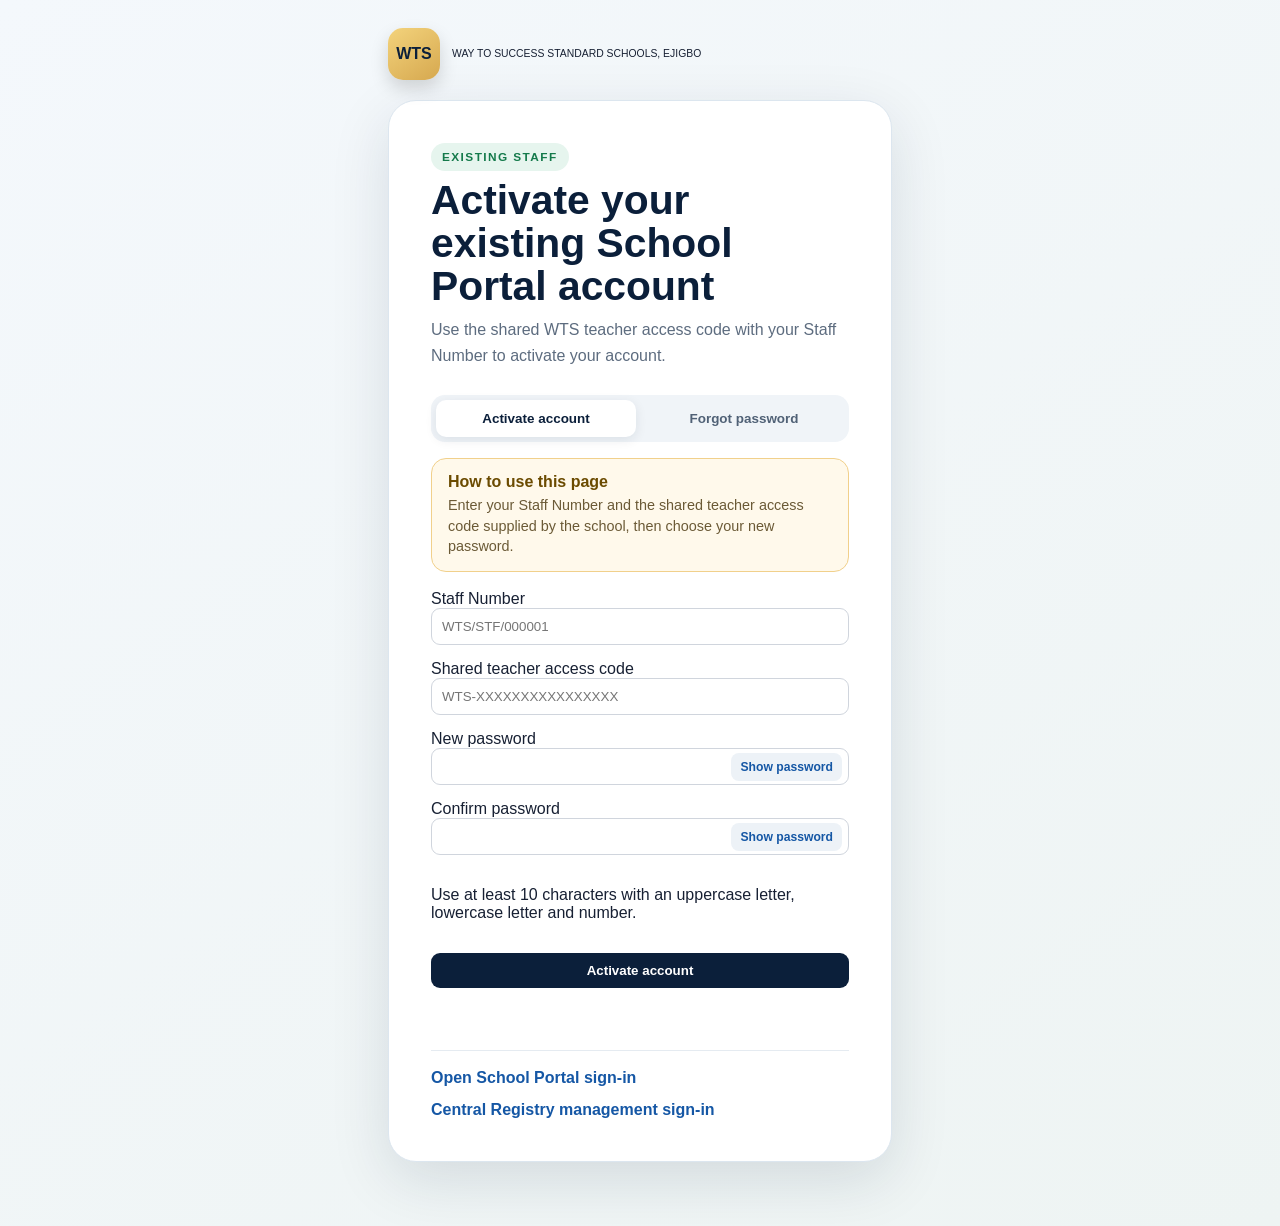
==== commit 7f3d624c: "Add shared teacher account recovery code" ====
--- a/activate.html
+++ b/activate.html
@@ -15,7 +15,7 @@
       <div class="recovery-heading">
         <span class="recovery-kicker" id="recoveryKicker">EXISTING STAFF</span>
         <h1 id="recoveryTitle">Activate your existing account</h1>
-        <p id="recoveryIntro">Use the one-time code issued by authorised WTS management. Email is not required.</p>
+        <p id="recoveryIntro">Use the shared WTS teacher access code with your Staff Number. Email and management code issuance are not required.</p>
       </div>
       <div class="recovery-switch" role="tablist" aria-label="Account access options">
         <a id="activationModeLink" href="/activate.html?mode=activation">Activate account</a>
@@ -23,11 +23,11 @@
       </div>
       <div class="code-help">
         <strong>How to use this page</strong>
-        <span>Ask authorised management for a one-time code, then enter it below. The code expires in 30 minutes and works once only.</span>
+        <span>Enter your Staff Number and the shared teacher access code supplied by the school, then choose your new password.</span>
       </div>
       <form id="recoveryCodeForm" class="recovery-form">
         <label>Staff Number<input id="recoveryLogin" autocomplete="username" required maxlength="254" placeholder="WTS/STF/000001"></label>
-        <label>One-time management code<input id="recoveryCode" autocomplete="one-time-code" autocapitalize="characters" spellcheck="false" required maxlength="32" placeholder="WTS-XXXXXXXXXXXXXXX"></label>
+        <label>Shared teacher access code<input id="recoveryCode" autocomplete="one-time-code" autocapitalize="characters" spellcheck="false" required maxlength="32" placeholder="WTS-XXXXXXXXXXXXXXXX"></label>
         <label class="password-field">New password<div class="password-input-wrap"><input id="recoveryPassword" type="password" autocomplete="new-password" required minlength="10" maxlength="512"><button type="button" class="password-toggle" data-password-toggle="recoveryPassword">Show password</button></div></label>
         <label class="password-field">Confirm password<div class="password-input-wrap"><input id="recoveryPasswordConfirm" type="password" autocomplete="new-password" required minlength="10" maxlength="512"><button type="button" class="password-toggle" data-password-toggle="recoveryPasswordConfirm">Show password</button></div></label>
         <p class="form-help">Use at least 10 characters with an uppercase letter, lowercase letter and number.</p>
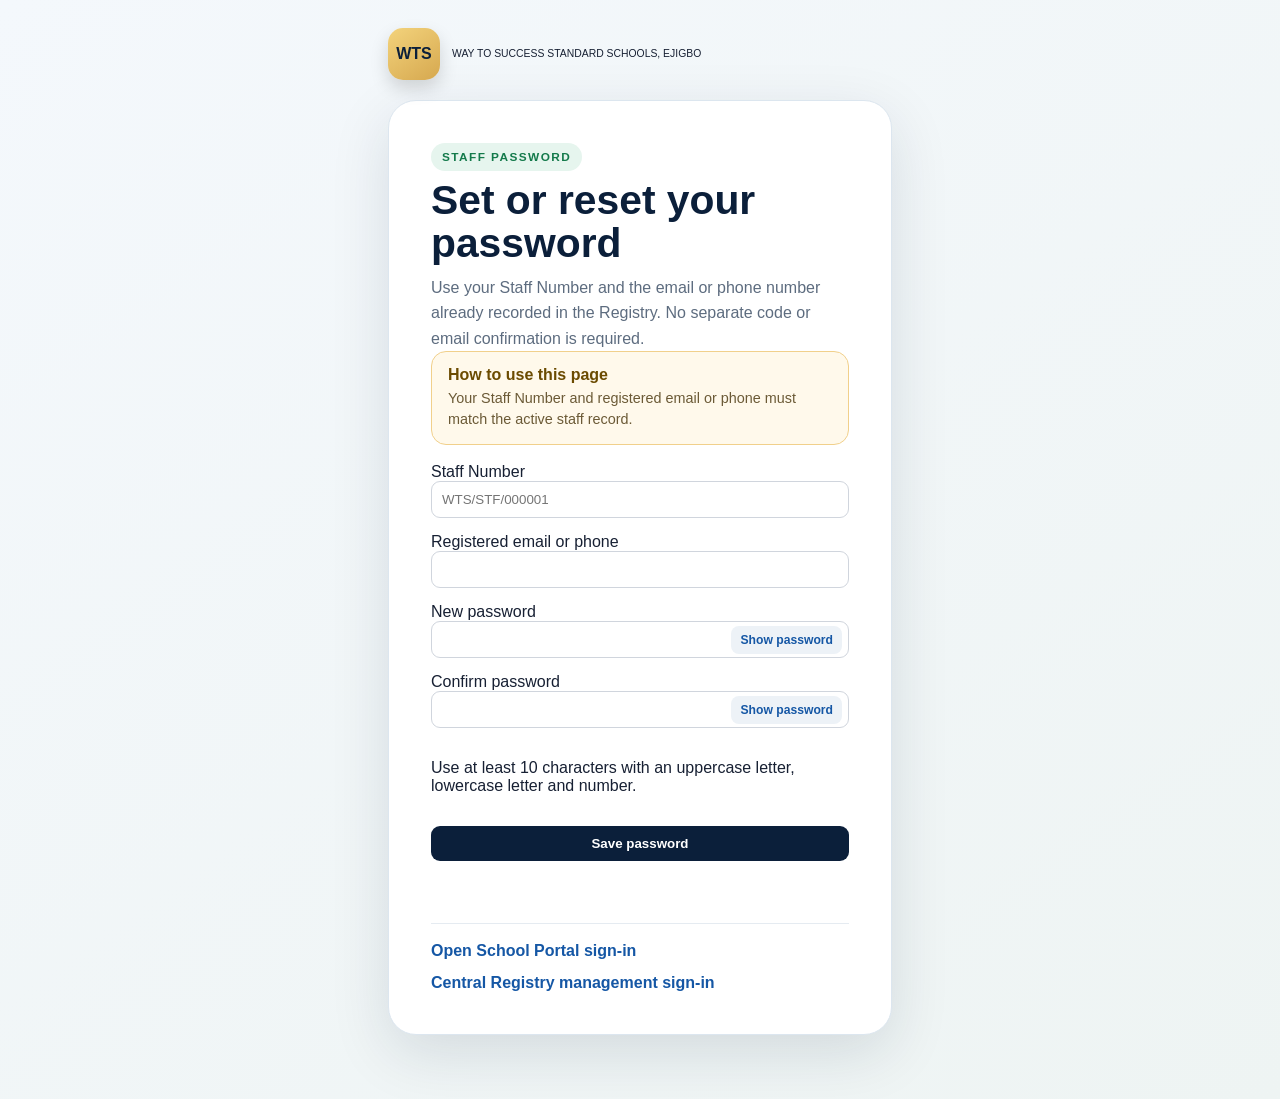
==== commit 75e32732: "Enable direct staff registration and password access" ====
--- a/activate.html
+++ b/activate.html
@@ -4,7 +4,7 @@
   <meta charset="utf-8">
   <meta name="viewport" content="width=device-width,initial-scale=1,viewport-fit=cover">
   <meta name="theme-color" content="#0b1f3a">
-  <title>WTS Existing Staff Access</title>
+  <title>WTS Password Reset</title>
   <link rel="stylesheet" href="/styles.css">
   <link rel="stylesheet" href="/account-recovery.css">
 </head>
@@ -13,25 +13,21 @@
     <div class="registration-brand"><div class="auth-logo">WTS</div><small>WAY TO SUCCESS STANDARD SCHOOLS, EJIGBO</small></div>
     <section class="recovery-card">
       <div class="recovery-heading">
-        <span class="recovery-kicker" id="recoveryKicker">EXISTING STAFF</span>
-        <h1 id="recoveryTitle">Activate your existing account</h1>
-        <p id="recoveryIntro">Use the shared WTS teacher access code with your Staff Number. Email and management code issuance are not required.</p>
-      </div>
-      <div class="recovery-switch" role="tablist" aria-label="Account access options">
-        <a id="activationModeLink" href="/activate.html?mode=activation">Activate account</a>
-        <a id="resetModeLink" href="/activate.html?mode=reset">Forgot password</a>
+        <span class="recovery-kicker">STAFF PASSWORD</span>
+        <h1>Set or reset your password</h1>
+        <p>Use your Staff Number and the email or phone number already recorded in the Registry. No separate code or email confirmation is required.</p>
       </div>
       <div class="code-help">
         <strong>How to use this page</strong>
-        <span>Enter your Staff Number and the shared teacher access code supplied by the school, then choose your new password.</span>
+        <span>Your Staff Number and registered email or phone must match the active staff record.</span>
       </div>
       <form id="recoveryCodeForm" class="recovery-form">
         <label>Staff Number<input id="recoveryLogin" autocomplete="username" required maxlength="254" placeholder="WTS/STF/000001"></label>
-        <label>Shared teacher access code<input id="recoveryCode" autocomplete="one-time-code" autocapitalize="characters" spellcheck="false" required maxlength="32" placeholder="WTS-XXXXXXXXXXXXXXXX"></label>
+        <label>Registered email or phone<input id="recoveryContact" autocomplete="email" required maxlength="254"></label>
         <label class="password-field">New password<div class="password-input-wrap"><input id="recoveryPassword" type="password" autocomplete="new-password" required minlength="10" maxlength="512"><button type="button" class="password-toggle" data-password-toggle="recoveryPassword">Show password</button></div></label>
         <label class="password-field">Confirm password<div class="password-input-wrap"><input id="recoveryPasswordConfirm" type="password" autocomplete="new-password" required minlength="10" maxlength="512"><button type="button" class="password-toggle" data-password-toggle="recoveryPasswordConfirm">Show password</button></div></label>
         <p class="form-help">Use at least 10 characters with an uppercase letter, lowercase letter and number.</p>
-        <button class="primary full" type="submit" id="recoveryCodeButton">Activate account</button>
+        <button class="primary full" type="submit" id="recoveryCodeButton">Save password</button>
       </form>
       <div class="recovery-status" id="recoveryStatus" role="status" aria-live="polite"></div>
       <div class="recovery-links"><a href="/staff">Open School Portal sign-in</a><a href="/">Central Registry management sign-in</a></div>
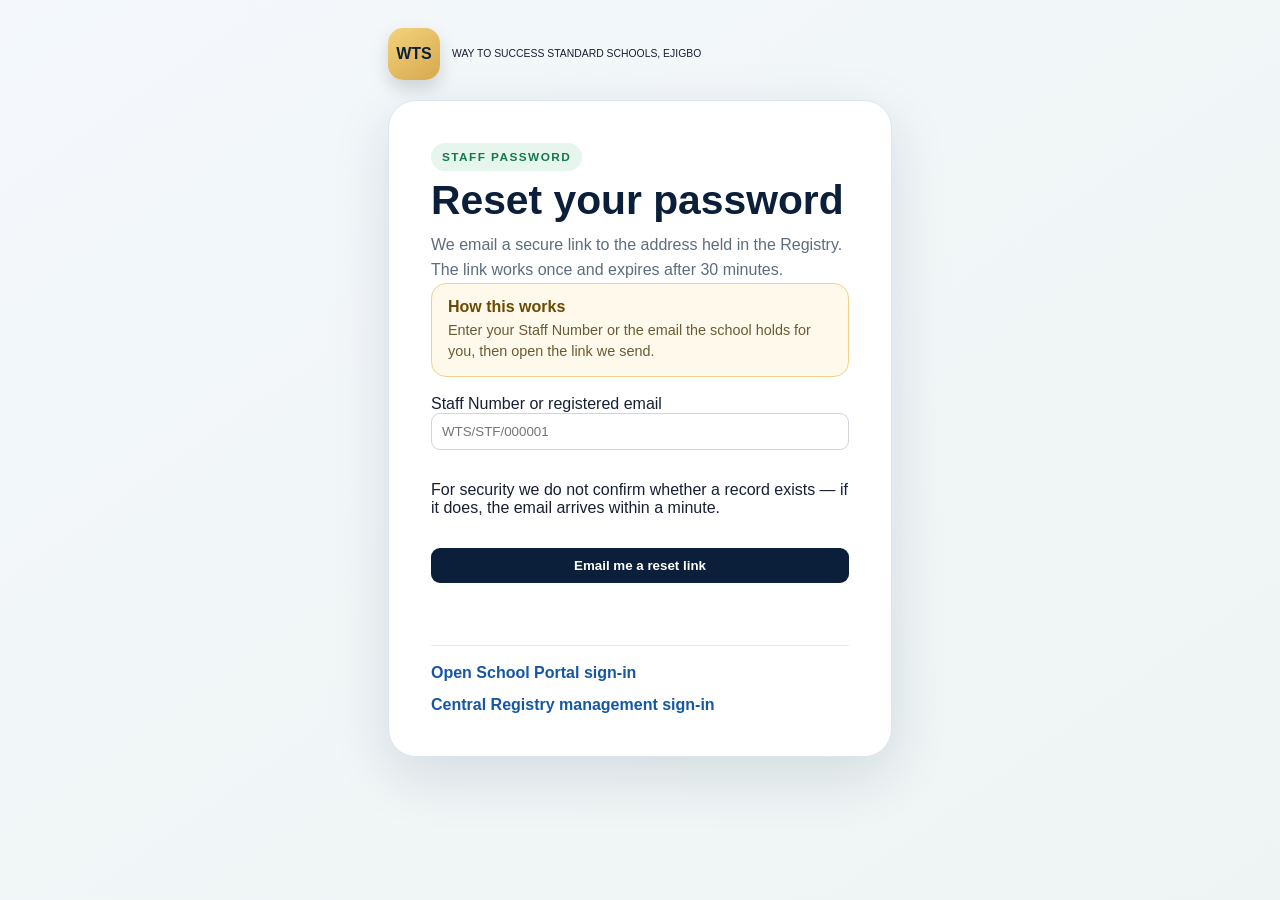
==== commit 316a6e46: "fix(auth): token-based password recovery (no direct reset) The previous /api/account-recovery reset " ====
--- a/activate.html
+++ b/activate.html
@@ -14,21 +14,27 @@
     <section class="recovery-card">
       <div class="recovery-heading">
         <span class="recovery-kicker">STAFF PASSWORD</span>
-        <h1>Set or reset your password</h1>
-        <p>Use your Staff Number and the email or phone number already recorded in the Registry. No separate code or email confirmation is required.</p>
+        <h1>Reset your password</h1>
+        <p>We email a secure link to the address held in the Registry. The link works once and expires after 30 minutes.</p>
       </div>
       <div class="code-help">
-        <strong>How to use this page</strong>
-        <span>Your Staff Number and registered email or phone must match the active staff record.</span>
+        <strong>How this works</strong>
+        <span id="recoveryHowTo">Enter your Staff Number or the email the school holds for you, then open the link we send.</span>
       </div>
-      <form id="recoveryCodeForm" class="recovery-form">
-        <label>Staff Number<input id="recoveryLogin" autocomplete="username" required maxlength="254" placeholder="WTS/STF/000001"></label>
-        <label>Registered email or phone<input id="recoveryContact" autocomplete="email" required maxlength="254"></label>
+
+      <form id="recoveryRequestForm" class="recovery-form">
+        <label>Staff Number or registered email<input id="recoveryLogin" autocomplete="username" required maxlength="254" placeholder="WTS/STF/000001"></label>
+        <p class="form-help">For security we do not confirm whether a record exists — if it does, the email arrives within a minute.</p>
+        <button class="primary full" type="submit" id="recoveryRequestButton">Email me a reset link</button>
+      </form>
+
+      <form id="recoveryCodeForm" class="recovery-form" hidden>
         <label class="password-field">New password<div class="password-input-wrap"><input id="recoveryPassword" type="password" autocomplete="new-password" required minlength="10" maxlength="512"><button type="button" class="password-toggle" data-password-toggle="recoveryPassword">Show password</button></div></label>
         <label class="password-field">Confirm password<div class="password-input-wrap"><input id="recoveryPasswordConfirm" type="password" autocomplete="new-password" required minlength="10" maxlength="512"><button type="button" class="password-toggle" data-password-toggle="recoveryPasswordConfirm">Show password</button></div></label>
         <p class="form-help">Use at least 10 characters with an uppercase letter, lowercase letter and number.</p>
         <button class="primary full" type="submit" id="recoveryCodeButton">Save password</button>
       </form>
+
       <div class="recovery-status" id="recoveryStatus" role="status" aria-live="polite"></div>
       <div class="recovery-links"><a href="/staff">Open School Portal sign-in</a><a href="/">Central Registry management sign-in</a></div>
     </section>
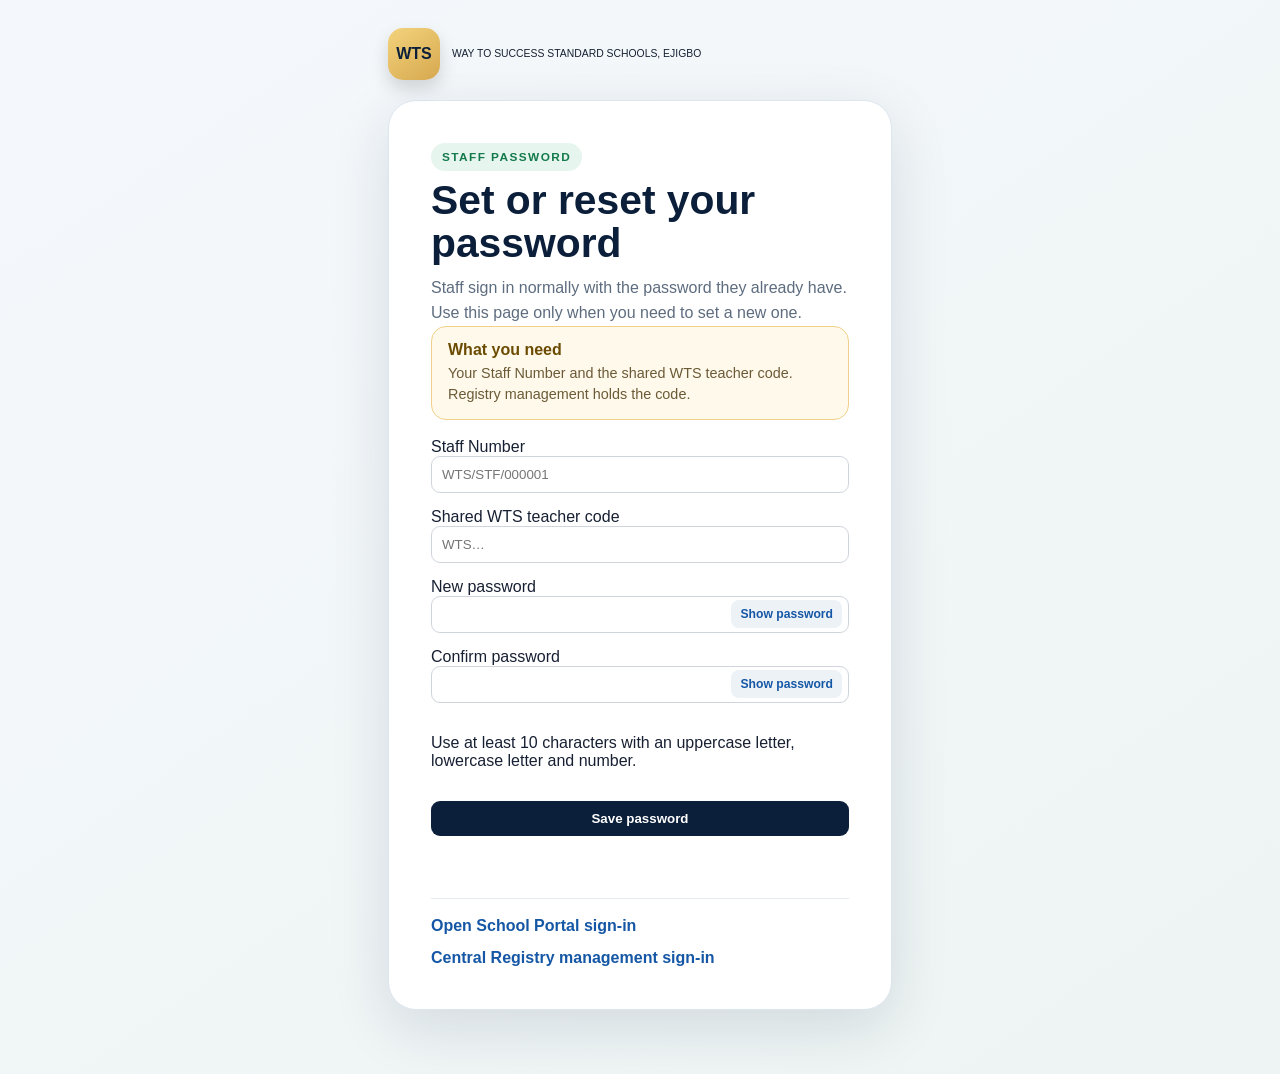
==== commit c5a8babc: "feat(auth): teacher-code password reset, no email required Teachers already sign in with their exist" ====
--- a/activate.html
+++ b/activate.html
@@ -14,21 +14,17 @@
     <section class="recovery-card">
       <div class="recovery-heading">
         <span class="recovery-kicker">STAFF PASSWORD</span>
-        <h1>Reset your password</h1>
-        <p>We email a secure link to the address held in the Registry. The link works once and expires after 30 minutes.</p>
+        <h1>Set or reset your password</h1>
+        <p>Staff sign in normally with the password they already have. Use this page only when you need to set a new one.</p>
       </div>
       <div class="code-help">
-        <strong>How this works</strong>
-        <span id="recoveryHowTo">Enter your Staff Number or the email the school holds for you, then open the link we send.</span>
+        <strong>What you need</strong>
+        <span id="recoveryHowTo">Your Staff Number and the shared WTS teacher code. Registry management holds the code.</span>
       </div>
 
-      <form id="recoveryRequestForm" class="recovery-form">
-        <label>Staff Number or registered email<input id="recoveryLogin" autocomplete="username" required maxlength="254" placeholder="WTS/STF/000001"></label>
-        <p class="form-help">For security we do not confirm whether a record exists — if it does, the email arrives within a minute.</p>
-        <button class="primary full" type="submit" id="recoveryRequestButton">Email me a reset link</button>
-      </form>
-
-      <form id="recoveryCodeForm" class="recovery-form" hidden>
+      <form id="recoveryCodeForm" class="recovery-form">
+        <label>Staff Number<input id="recoveryLogin" autocomplete="username" required maxlength="64" placeholder="WTS/STF/000001"></label>
+        <label>Shared WTS teacher code<input id="recoveryTeacherCode" autocomplete="off" spellcheck="false" required maxlength="64" placeholder="WTS…"></label>
         <label class="password-field">New password<div class="password-input-wrap"><input id="recoveryPassword" type="password" autocomplete="new-password" required minlength="10" maxlength="512"><button type="button" class="password-toggle" data-password-toggle="recoveryPassword">Show password</button></div></label>
         <label class="password-field">Confirm password<div class="password-input-wrap"><input id="recoveryPasswordConfirm" type="password" autocomplete="new-password" required minlength="10" maxlength="512"><button type="button" class="password-toggle" data-password-toggle="recoveryPasswordConfirm">Show password</button></div></label>
         <p class="form-help">Use at least 10 characters with an uppercase letter, lowercase letter and number.</p>
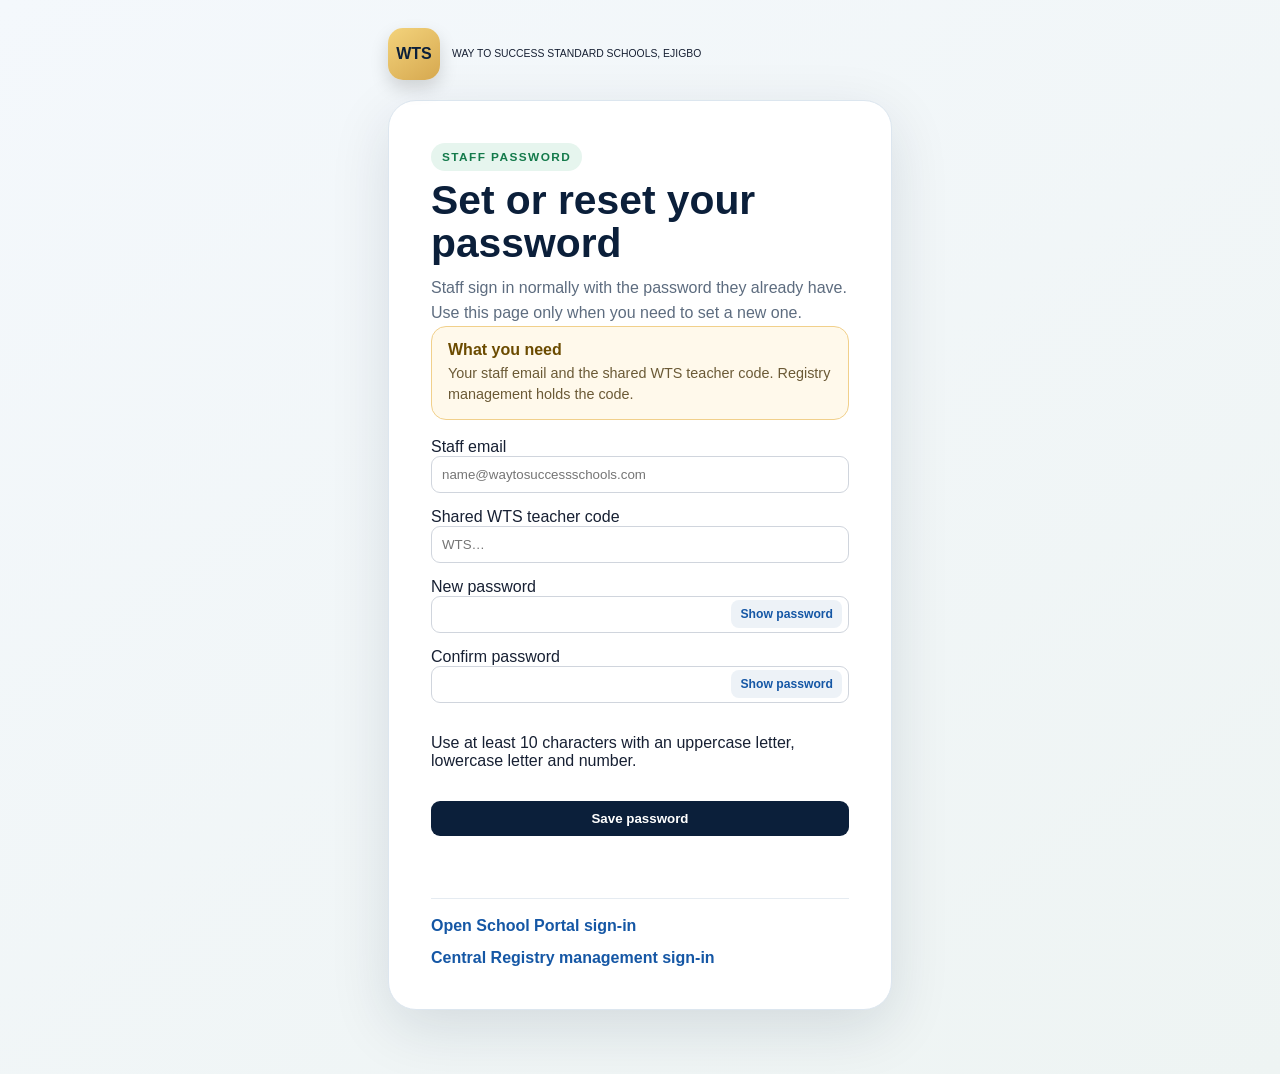
==== commit 40ce894f: "feat(auth): identify teacher password reset by staff email The reset form asks for the staff email i" ====
--- a/activate.html
+++ b/activate.html
@@ -19,11 +19,11 @@
       </div>
       <div class="code-help">
         <strong>What you need</strong>
-        <span id="recoveryHowTo">Your Staff Number and the shared WTS teacher code. Registry management holds the code.</span>
+        <span id="recoveryHowTo">Your staff email and the shared WTS teacher code. Registry management holds the code.</span>
       </div>
 
       <form id="recoveryCodeForm" class="recovery-form">
-        <label>Staff Number<input id="recoveryLogin" autocomplete="username" required maxlength="64" placeholder="WTS/STF/000001"></label>
+        <label>Staff email<input id="recoveryLogin" autocomplete="email" type="email" required maxlength="254" placeholder="name@waytosuccessschools.com"></label>
         <label>Shared WTS teacher code<input id="recoveryTeacherCode" autocomplete="off" spellcheck="false" required maxlength="64" placeholder="WTS…"></label>
         <label class="password-field">New password<div class="password-input-wrap"><input id="recoveryPassword" type="password" autocomplete="new-password" required minlength="10" maxlength="512"><button type="button" class="password-toggle" data-password-toggle="recoveryPassword">Show password</button></div></label>
         <label class="password-field">Confirm password<div class="password-input-wrap"><input id="recoveryPasswordConfirm" type="password" autocomplete="new-password" required minlength="10" maxlength="512"><button type="button" class="password-toggle" data-password-toggle="recoveryPasswordConfirm">Show password</button></div></label>
